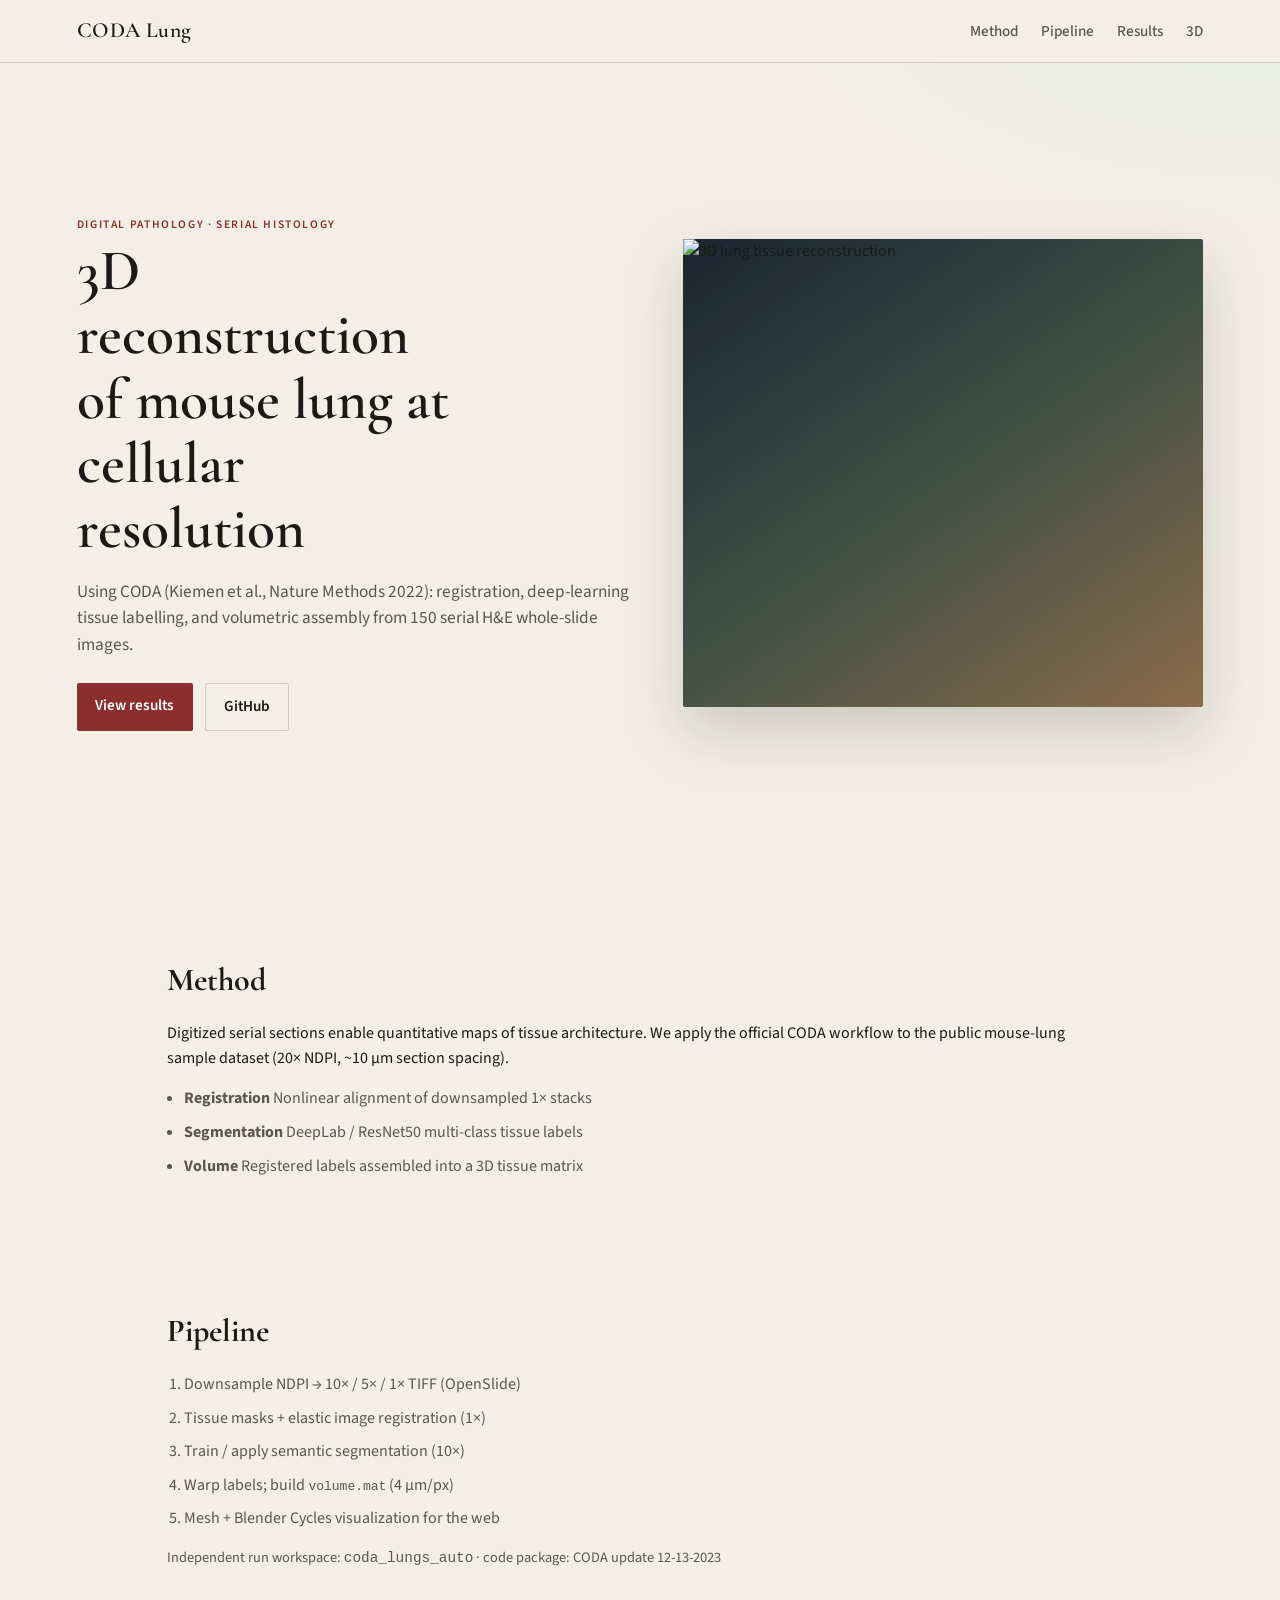
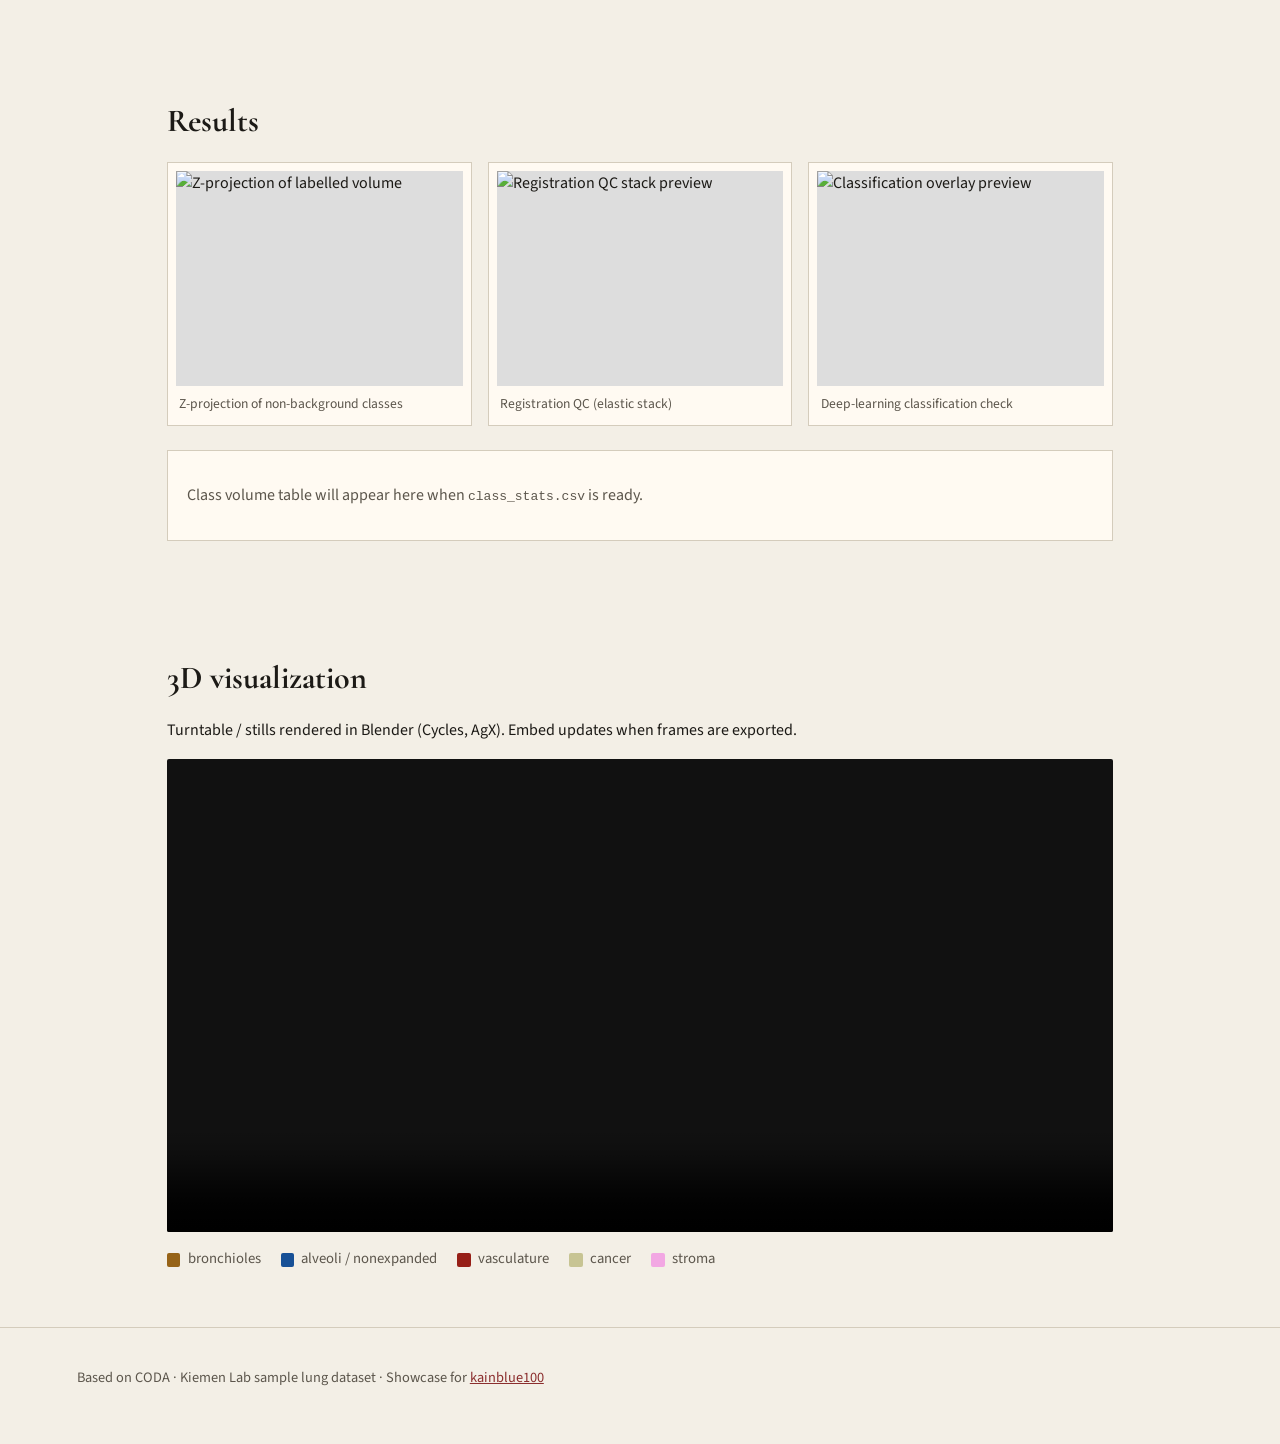
==== index.html @ d12416c7 "Initial CODA mouse lung 3D showcase site and pipeline scripts" ====
<!DOCTYPE html>
<html lang="en">
<head>
  <meta charset="utf-8" />
  <meta name="viewport" content="width=device-width, initial-scale=1" />
  <title>CODA Mouse Lung — 3D Digital Pathology</title>
  <link rel="preconnect" href="https://fonts.googleapis.com" />
  <link rel="preconnect" href="https://fonts.gstatic.com" crossorigin />
  <link href="https://fonts.googleapis.com/css2?family=Cormorant+Garamond:wght@500;600&family=Source+Sans+3:wght@400;500;600&display=swap" rel="stylesheet" />
  <link rel="stylesheet" href="styles.css" />
</head>
<body>
  <header class="site-header">
    <a class="brand" href="#top">CODA Lung</a>
    <nav>
      <a href="#method">Method</a>
      <a href="#pipeline">Pipeline</a>
      <a href="#results">Results</a>
      <a href="#viewer">3D</a>
    </nav>
  </header>

  <main id="top">
    <section class="hero">
      <div class="hero-copy">
        <p class="kicker">Digital pathology · serial histology</p>
        <h1>3D reconstruction of mouse lung at cellular resolution</h1>
        <p class="lede">
          Using CODA (Kiemen et al., Nature Methods 2022): registration, deep-learning tissue labelling,
          and volumetric assembly from 150 serial H&amp;E whole-slide images.
        </p>
        <div class="cta-row">
          <a class="btn primary" href="#results">View results</a>
          <a class="btn ghost" href="https://github.com/kainblue100" target="_blank" rel="noopener">GitHub</a>
        </div>
      </div>
      <div class="hero-visual" aria-label="3D render placeholder">
        <img id="hero-render" src="assets/hero.png" alt="3D lung tissue reconstruction" />
      </div>
    </section>

    <section id="method" class="block">
      <h2>Method</h2>
      <p>
        Digitized serial sections enable quantitative maps of tissue architecture. We apply the official
        CODA workflow to the public mouse-lung sample dataset (20× NDPI, ~10&nbsp;µm section spacing).
      </p>
      <ul class="pillars">
        <li><strong>Registration</strong> Nonlinear alignment of downsampled 1× stacks</li>
        <li><strong>Segmentation</strong> DeepLab / ResNet50 multi-class tissue labels</li>
        <li><strong>Volume</strong> Registered labels assembled into a 3D tissue matrix</li>
      </ul>
    </section>

    <section id="pipeline" class="block">
      <h2>Pipeline</h2>
      <ol class="steps">
        <li>Downsample NDPI → 10× / 5× / 1× TIFF (OpenSlide)</li>
        <li>Tissue masks + elastic image registration (1×)</li>
        <li>Train / apply semantic segmentation (10×)</li>
        <li>Warp labels; build <code>volume.mat</code> (4&nbsp;µm/px)</li>
        <li>Mesh + Blender Cycles visualization for the web</li>
      </ol>
      <p class="note">Independent run workspace: <code>coda_lungs_auto</code> · code package: CODA update 12-13-2023</p>
    </section>

    <section id="results" class="block">
      <h2>Results</h2>
      <div class="gallery">
        <figure>
          <img src="assets/z-projection.jpg" alt="Z-projection of labelled volume" />
          <figcaption>Z-projection of non-background classes</figcaption>
        </figure>
        <figure>
          <img src="assets/check_registration.jpg" alt="Registration QC stack preview" />
          <figcaption>Registration QC (elastic stack)</figcaption>
        </figure>
        <figure>
          <img src="assets/classification_check.jpg" alt="Classification overlay preview" />
          <figcaption>Deep-learning classification check</figcaption>
        </figure>
      </div>
      <div id="stats" class="stats">
        <p class="muted">Class volume table will appear here when <code>class_stats.csv</code> is ready.</p>
      </div>
    </section>

    <section id="viewer" class="block">
      <h2>3D visualization</h2>
      <p>Turntable / stills rendered in Blender (Cycles, AgX). Embed updates when frames are exported.</p>
      <div class="viewer-frame">
        <video id="turntable" controls playsinline loop muted poster="assets/hero.png">
          <source src="assets/turntable.mp4" type="video/mp4" />
        </video>
      </div>
      <ul class="legend" id="legend">
        <li><span style="background:#966317"></span> bronchioles</li>
        <li><span style="background:#175096"></span> alveoli / nonexpanded</li>
        <li><span style="background:#961f17"></span> vasculature</li>
        <li><span style="background:#c7c493"></span> cancer</li>
        <li><span style="background:#f2a7e3"></span> stroma</li>
      </ul>
    </section>
  </main>

  <footer>
    <p>Based on CODA · Kiemen Lab sample lung dataset · Showcase for <a href="https://github.com/kainblue100">kainblue100</a></p>
  </footer>
  <script src="app.js"></script>
</body>
</html>
---- styles.css ----
:root {
  --bg: #f3efe6;
  --ink: #1c1a16;
  --muted: #5c564c;
  --line: #d4ccbc;
  --accent: #8b2e2e;
  --panel: #fffaf2;
  --hero-grad: linear-gradient(145deg, #1a2430 0%, #3d4f45 48%, #8b6b4a 100%);
  --serif: "Cormorant Garamond", Georgia, serif;
  --sans: "Source Sans 3", "Segoe UI", sans-serif;
}

* { box-sizing: border-box; }
html { scroll-behavior: smooth; }
body {
  margin: 0;
  color: var(--ink);
  background:
    radial-gradient(1200px 500px at 10% -10%, #fff8e8 0%, transparent 60%),
    radial-gradient(900px 400px at 100% 0%, #e8efe8 0%, transparent 55%),
    var(--bg);
  font-family: var(--sans);
  line-height: 1.55;
}

.site-header {
  position: sticky; top: 0; z-index: 20;
  display: flex; justify-content: space-between; align-items: center;
  padding: 0.9rem 6vw;
  background: rgba(243, 239, 230, 0.92);
  backdrop-filter: blur(8px);
  border-bottom: 1px solid var(--line);
}
.brand {
  font-family: var(--serif);
  font-size: 1.35rem;
  font-weight: 600;
  color: var(--ink);
  text-decoration: none;
  letter-spacing: 0.02em;
}
nav a {
  margin-left: 1.25rem;
  color: var(--muted);
  text-decoration: none;
  font-weight: 500;
  font-size: 0.95rem;
}
nav a:hover { color: var(--accent); }

.hero {
  min-height: calc(100vh - 64px);
  display: grid;
  grid-template-columns: 1.05fr 0.95fr;
  gap: 2rem;
  align-items: center;
  padding: 3rem 6vw 4rem;
}
.hero-copy h1 {
  font-family: var(--serif);
  font-weight: 600;
  font-size: clamp(2.2rem, 4.5vw, 3.6rem);
  line-height: 1.12;
  margin: 0.35rem 0 1rem;
  max-width: 14ch;
}
.kicker {
  text-transform: uppercase;
  letter-spacing: 0.14em;
  font-size: 0.72rem;
  color: var(--accent);
  font-weight: 600;
  margin: 0;
}
.lede { max-width: 38rem; color: var(--muted); font-size: 1.08rem; }
.cta-row { display: flex; gap: 0.75rem; margin-top: 1.5rem; flex-wrap: wrap; }
.btn {
  display: inline-block;
  padding: 0.7rem 1.15rem;
  border-radius: 2px;
  text-decoration: none;
  font-weight: 600;
  font-size: 0.95rem;
}
.btn.primary { background: var(--accent); color: #fff; }
.btn.ghost { border: 1px solid var(--line); color: var(--ink); background: transparent; }

.hero-visual {
  min-height: 52vh;
  background: var(--hero-grad);
  border-radius: 2px;
  overflow: hidden;
  box-shadow: 0 24px 60px rgba(28, 26, 22, 0.18);
  display: grid; place-items: center;
}
.hero-visual img {
  width: 100%; height: 100%; object-fit: cover;
  display: block;
  animation: drift 18s ease-in-out infinite alternate;
}
@keyframes drift {
  from { transform: scale(1.02) translateY(0); }
  to { transform: scale(1.08) translateY(-1.5%); }
}

.block { padding: 3.5rem 6vw; max-width: 1100px; margin: 0 auto; }
.block h2 {
  font-family: var(--serif);
  font-size: 2rem;
  margin: 0 0 1rem;
}
.pillars, .steps { padding-left: 1.1rem; color: var(--muted); }
.pillars li, .steps li { margin: 0.55rem 0; }
.note { font-size: 0.9rem; color: var(--muted); }

.gallery {
  display: grid;
  grid-template-columns: repeat(3, 1fr);
  gap: 1rem;
}
figure {
  margin: 0;
  background: var(--panel);
  border: 1px solid var(--line);
  padding: 0.5rem;
}
figure img {
  width: 100%;
  aspect-ratio: 4/3;
  object-fit: cover;
  background: #ddd;
  display: block;
}
figcaption { font-size: 0.85rem; color: var(--muted); padding: 0.45rem 0.2rem 0.2rem; }

.stats {
  margin-top: 1.5rem;
  background: var(--panel);
  border: 1px solid var(--line);
  padding: 1rem 1.2rem;
}
.muted { color: var(--muted); }
.viewer-frame {
  background: #111;
  border-radius: 2px;
  overflow: hidden;
}
.viewer-frame video { width: 100%; display: block; max-height: 70vh; }
.legend {
  list-style: none; padding: 0; display: flex; flex-wrap: wrap; gap: 0.85rem 1.25rem;
  margin: 1rem 0 0;
}
.legend li { display: flex; align-items: center; gap: 0.45rem; color: var(--muted); font-size: 0.92rem; }
.legend span { width: 0.85rem; height: 0.85rem; display: inline-block; border-radius: 2px; }

footer {
  border-top: 1px solid var(--line);
  padding: 1.5rem 6vw 2.5rem;
  color: var(--muted);
  font-size: 0.9rem;
}
footer a { color: var(--accent); }

@media (max-width: 900px) {
  .hero { grid-template-columns: 1fr; min-height: auto; }
  .hero-copy h1 { max-width: none; }
  .gallery { grid-template-columns: 1fr; }
  nav a { margin-left: 0.7rem; font-size: 0.85rem; }
}
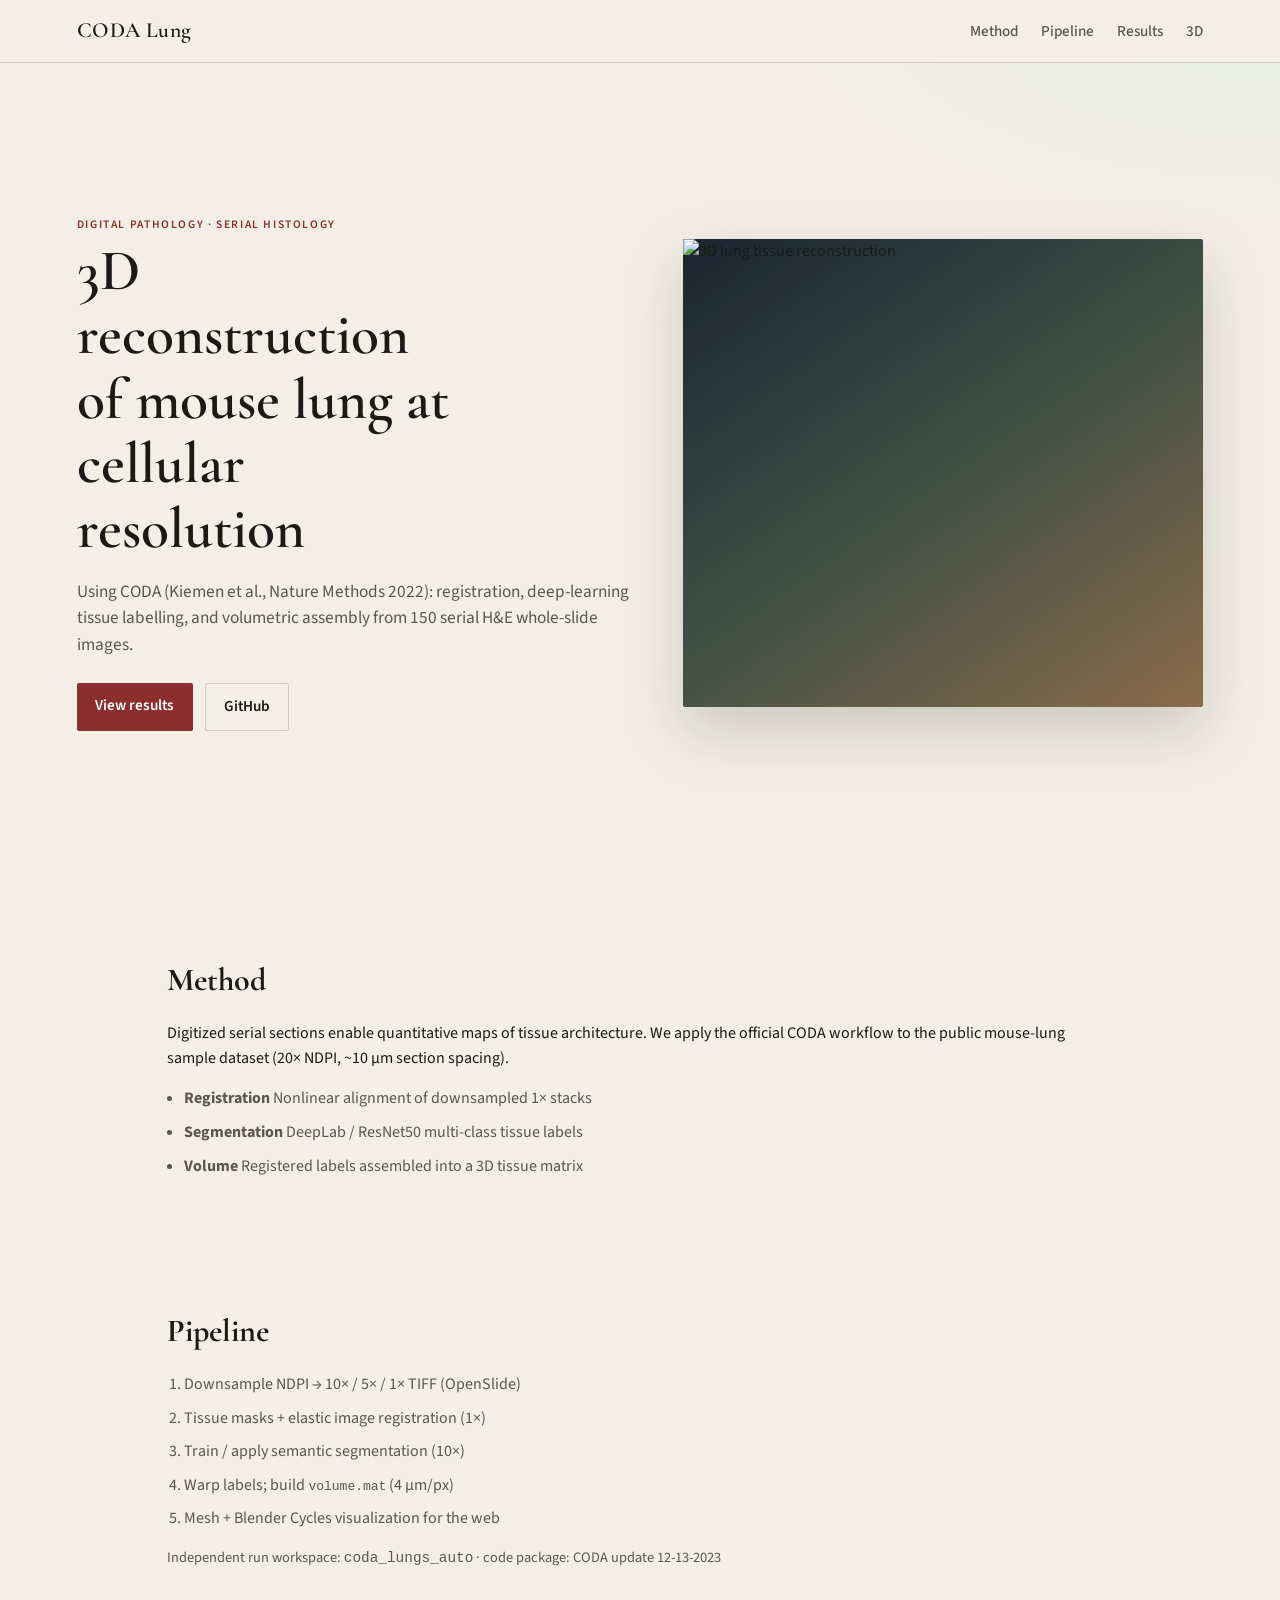
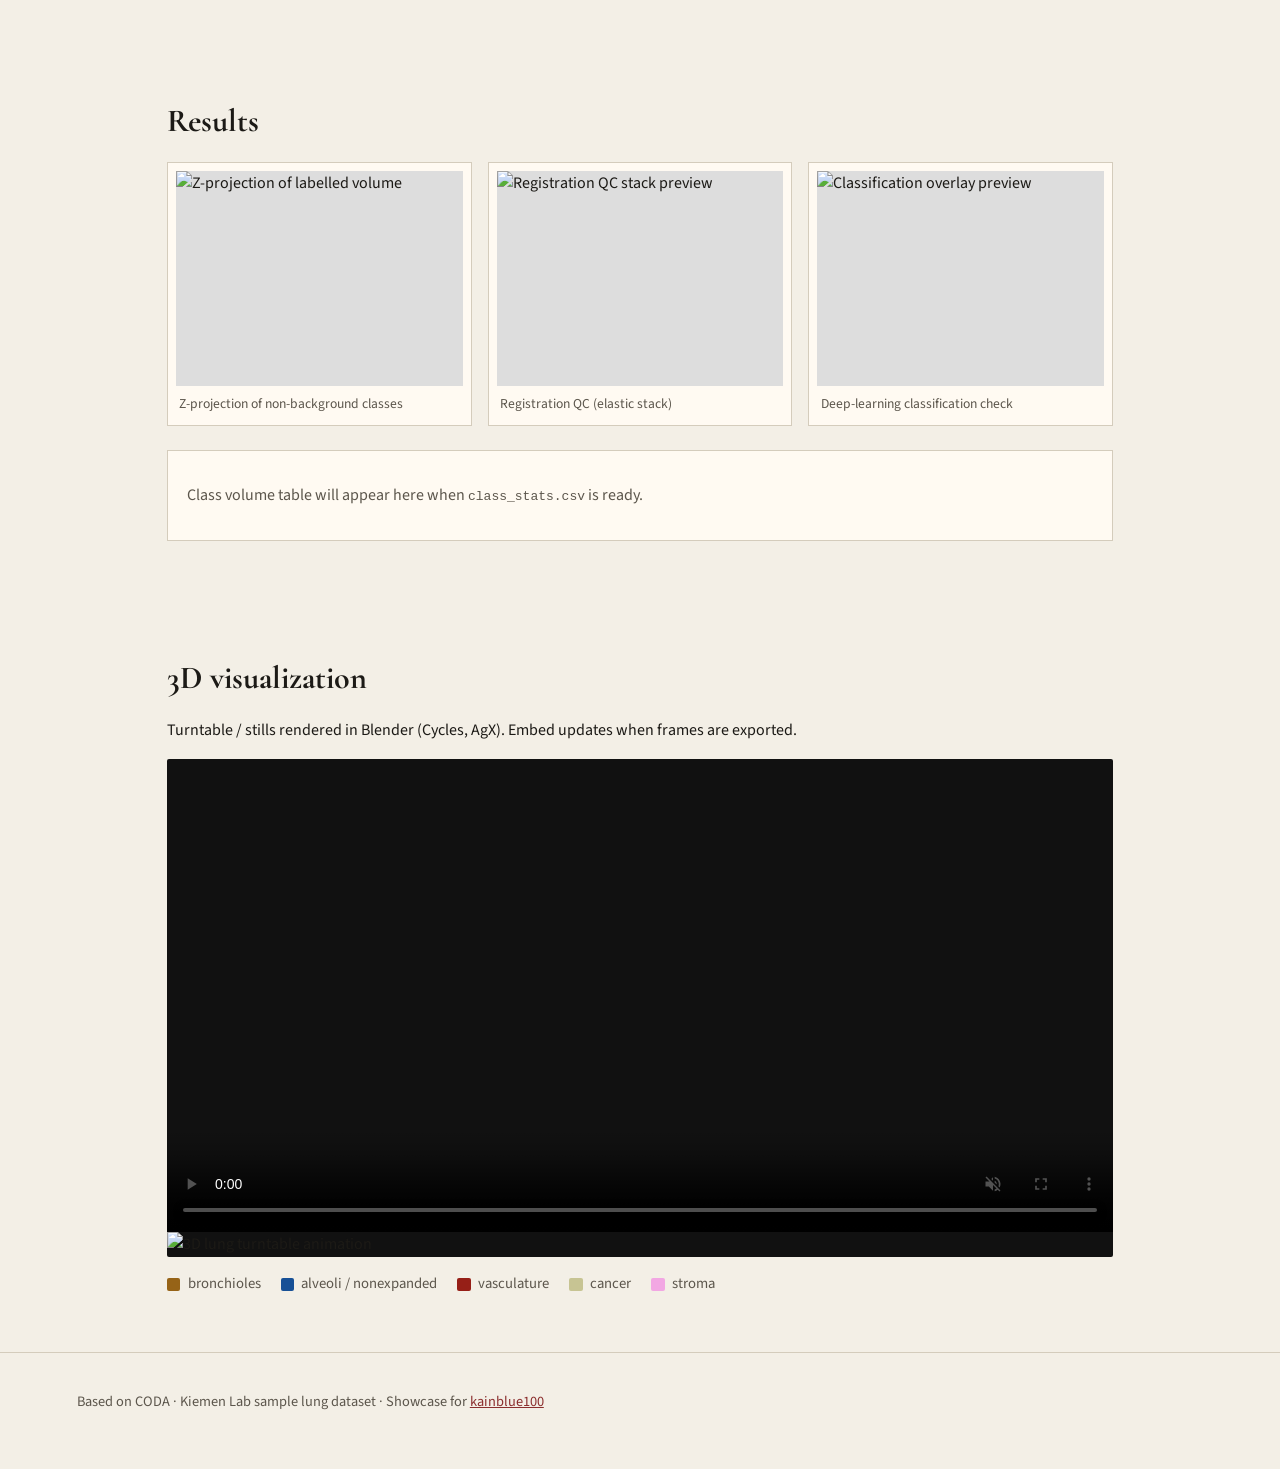
==== commit 572bcae6: "Update index.html via API" ====
--- a/index.html
+++ b/index.html
@@ -1,111 +1,124 @@
-<!DOCTYPE html>
-<html lang="en">
-<head>
-  <meta charset="utf-8" />
-  <meta name="viewport" content="width=device-width, initial-scale=1" />
-  <title>CODA Mouse Lung — 3D Digital Pathology</title>
-  <link rel="preconnect" href="https://fonts.googleapis.com" />
-  <link rel="preconnect" href="https://fonts.gstatic.com" crossorigin />
-  <link href="https://fonts.googleapis.com/css2?family=Cormorant+Garamond:wght@500;600&family=Source+Sans+3:wght@400;500;600&display=swap" rel="stylesheet" />
-  <link rel="stylesheet" href="styles.css" />
-</head>
-<body>
-  <header class="site-header">
-    <a class="brand" href="#top">CODA Lung</a>
-    <nav>
-      <a href="#method">Method</a>
-      <a href="#pipeline">Pipeline</a>
-      <a href="#results">Results</a>
-      <a href="#viewer">3D</a>
-    </nav>
-  </header>
-
-  <main id="top">
-    <section class="hero">
-      <div class="hero-copy">
-        <p class="kicker">Digital pathology · serial histology</p>
-        <h1>3D reconstruction of mouse lung at cellular resolution</h1>
-        <p class="lede">
-          Using CODA (Kiemen et al., Nature Methods 2022): registration, deep-learning tissue labelling,
-          and volumetric assembly from 150 serial H&amp;E whole-slide images.
-        </p>
-        <div class="cta-row">
-          <a class="btn primary" href="#results">View results</a>
-          <a class="btn ghost" href="https://github.com/kainblue100" target="_blank" rel="noopener">GitHub</a>
-        </div>
-      </div>
-      <div class="hero-visual" aria-label="3D render placeholder">
-        <img id="hero-render" src="assets/hero.png" alt="3D lung tissue reconstruction" />
-      </div>
-    </section>
-
-    <section id="method" class="block">
-      <h2>Method</h2>
-      <p>
-        Digitized serial sections enable quantitative maps of tissue architecture. We apply the official
-        CODA workflow to the public mouse-lung sample dataset (20× NDPI, ~10&nbsp;µm section spacing).
-      </p>
-      <ul class="pillars">
-        <li><strong>Registration</strong> Nonlinear alignment of downsampled 1× stacks</li>
-        <li><strong>Segmentation</strong> DeepLab / ResNet50 multi-class tissue labels</li>
-        <li><strong>Volume</strong> Registered labels assembled into a 3D tissue matrix</li>
-      </ul>
-    </section>
-
-    <section id="pipeline" class="block">
-      <h2>Pipeline</h2>
-      <ol class="steps">
-        <li>Downsample NDPI → 10× / 5× / 1× TIFF (OpenSlide)</li>
-        <li>Tissue masks + elastic image registration (1×)</li>
-        <li>Train / apply semantic segmentation (10×)</li>
-        <li>Warp labels; build <code>volume.mat</code> (4&nbsp;µm/px)</li>
-        <li>Mesh + Blender Cycles visualization for the web</li>
-      </ol>
-      <p class="note">Independent run workspace: <code>coda_lungs_auto</code> · code package: CODA update 12-13-2023</p>
-    </section>
-
-    <section id="results" class="block">
-      <h2>Results</h2>
-      <div class="gallery">
-        <figure>
-          <img src="assets/z-projection.jpg" alt="Z-projection of labelled volume" />
-          <figcaption>Z-projection of non-background classes</figcaption>
-        </figure>
-        <figure>
-          <img src="assets/check_registration.jpg" alt="Registration QC stack preview" />
-          <figcaption>Registration QC (elastic stack)</figcaption>
-        </figure>
-        <figure>
-          <img src="assets/classification_check.jpg" alt="Classification overlay preview" />
-          <figcaption>Deep-learning classification check</figcaption>
-        </figure>
-      </div>
-      <div id="stats" class="stats">
-        <p class="muted">Class volume table will appear here when <code>class_stats.csv</code> is ready.</p>
-      </div>
-    </section>
-
-    <section id="viewer" class="block">
-      <h2>3D visualization</h2>
-      <p>Turntable / stills rendered in Blender (Cycles, AgX). Embed updates when frames are exported.</p>
-      <div class="viewer-frame">
-        <video id="turntable" controls playsinline loop muted poster="assets/hero.png">
-          <source src="assets/turntable.mp4" type="video/mp4" />
-        </video>
-      </div>
-      <ul class="legend" id="legend">
-        <li><span style="background:#966317"></span> bronchioles</li>
-        <li><span style="background:#175096"></span> alveoli / nonexpanded</li>
-        <li><span style="background:#961f17"></span> vasculature</li>
-        <li><span style="background:#c7c493"></span> cancer</li>
-        <li><span style="background:#f2a7e3"></span> stroma</li>
-      </ul>
-    </section>
-  </main>
-
-  <footer>
-    <p>Based on CODA · Kiemen Lab sample lung dataset · Showcase for <a href="https://github.com/kainblue100">kainblue100</a></p>
-  </footer>
-  <script src="app.js"></script>
-</body>
-</html>
+<!DOCTYPE html>
+<html lang="en">
+<head>
+  <meta charset="utf-8" />
+  <meta name="viewport" content="width=device-width, initial-scale=1" />
+  <title>CODA Mouse Lung — 3D Digital Pathology</title>
+  <link rel="preconnect" href="https://fonts.googleapis.com" />
+  <link rel="preconnect" href="https://fonts.gstatic.com" crossorigin />
+  <link href="https://fonts.googleapis.com/css2?family=Cormorant+Garamond:wght@500;600&family=Source+Sans+3:wght@400;500;600&display=swap" rel="stylesheet" />
+  <link rel="stylesheet" href="styles.css" />
+</head>
+<body>
+  <header class="site-header">
+    <a class="brand" href="#top">CODA Lung</a>
+    <nav>
+      <a href="#method">Method</a>
+      <a href="#pipeline">Pipeline</a>
+      <a href="#results">Results</a>
+      <a href="#viewer">3D</a>
+    </nav>
+  </header>
+
+  <main id="top">
+    <section class="hero">
+      <div class="hero-copy">
+        <p class="kicker">Digital pathology · serial histology</p>
+        <h1>3D reconstruction of mouse lung at cellular resolution</h1>
+        <p class="lede">
+          Using CODA (Kiemen et al., Nature Methods 2022): registration, deep-learning tissue labelling,
+          and volumetric assembly from 150 serial H&amp;E whole-slide images.
+        </p>
+        <div class="cta-row">
+          <a class="btn primary" href="#results">View results</a>
+          <a class="btn ghost" href="https://github.com/kainblue100" target="_blank" rel="noopener">GitHub</a>
+        </div>
+      </div>
+      <div class="hero-visual" aria-label="3D render placeholder">
+        <img id="hero-render" src="assets/hero.png" alt="3D lung tissue reconstruction" />
+      </div>
+    </section>
+
+    <section id="method" class="block">
+      <h2>Method</h2>
+      <p>
+        Digitized serial sections enable quantitative maps of tissue architecture. We apply the official
+        CODA workflow to the public mouse-lung sample dataset (20× NDPI, ~10&nbsp;µm section spacing).
+      </p>
+      <ul class="pillars">
+        <li><strong>Registration</strong> Nonlinear alignment of downsampled 1× stacks</li>
+        <li><strong>Segmentation</strong> DeepLab / ResNet50 multi-class tissue labels</li>
+        <li><strong>Volume</strong> Registered labels assembled into a 3D tissue matrix</li>
+      </ul>
+    </section>
+
+    <section id="pipeline" class="block">
+      <h2>Pipeline</h2>
+      <ol class="steps">
+        <li>Downsample NDPI → 10× / 5× / 1× TIFF (OpenSlide)</li>
+        <li>Tissue masks + elastic image registration (1×)</li>
+        <li>Train / apply semantic segmentation (10×)</li>
+        <li>Warp labels; build <code>volume.mat</code> (4&nbsp;µm/px)</li>
+        <li>Mesh + Blender Cycles visualization for the web</li>
+      </ol>
+      <p class="note">Independent run workspace: <code>coda_lungs_auto</code> · code package: CODA update 12-13-2023</p>
+    </section>
+
+    <section id="results" class="block">
+      <h2>Results</h2>
+      <div class="gallery">
+        <figure>
+          <img src="assets/z-projection.jpg" alt="Z-projection of labelled volume" />
+          <figcaption>Z-projection of non-background classes</figcaption>
+        </figure>
+        <figure>
+          <img src="assets/check_registration.jpg" alt="Registration QC stack preview" />
+          <figcaption>Registration QC (elastic stack)</figcaption>
+        </figure>
+        <figure>
+          <img src="assets/classification_check.jpg" alt="Classification overlay preview" />
+          <figcaption>Deep-learning classification check</figcaption>
+        </figure>
+      </div>
+      <div id="stats" class="stats">
+        <p class="muted">Class volume table will appear here when <code>class_stats.csv</code> is ready.</p>
+      </div>
+    </section>
+
+    <section id="viewer" class="block">
+      <h2>3D visualization</h2>
+      <p>Turntable / stills rendered in Blender (Cycles, AgX). Embed updates when frames are exported.</p>
+      <div class="viewer-frame">
+        <video id="turntable" controls playsinline loop muted poster="assets/hero.png">
+          <source src="assets/turntable.mp4" type="video/mp4" />
+        </video>
+        <img id="turntable-gif" src="assets/turntable.gif" alt="3D lung turntable animation" hidden />
+      </div>
+      <script>
+        (function () {
+          var v = document.getElementById('turntable');
+          var g = document.getElementById('turntable-gif');
+          if (!v || !g) return;
+          v.addEventListener('error', function () { v.hidden = true; g.hidden = false; });
+          // Prefer GIF when mp4 missing
+          fetch('assets/turntable.mp4', { method: 'HEAD' }).then(function (r) {
+            if (!r.ok) { v.hidden = true; g.hidden = false; }
+          }).catch(function () { v.hidden = true; g.hidden = false; });
+        })();
+      </script>
+      <ul class="legend" id="legend">
+        <li><span style="background:#966317"></span> bronchioles</li>
+        <li><span style="background:#175096"></span> alveoli / nonexpanded</li>
+        <li><span style="background:#961f17"></span> vasculature</li>
+        <li><span style="background:#c7c493"></span> cancer</li>
+        <li><span style="background:#f2a7e3"></span> stroma</li>
+      </ul>
+    </section>
+  </main>
+
+  <footer>
+    <p>Based on CODA · Kiemen Lab sample lung dataset · Showcase for <a href="https://github.com/kainblue100">kainblue100</a></p>
+  </footer>
+  <script src="app.js"></script>
+</body>
+</html>
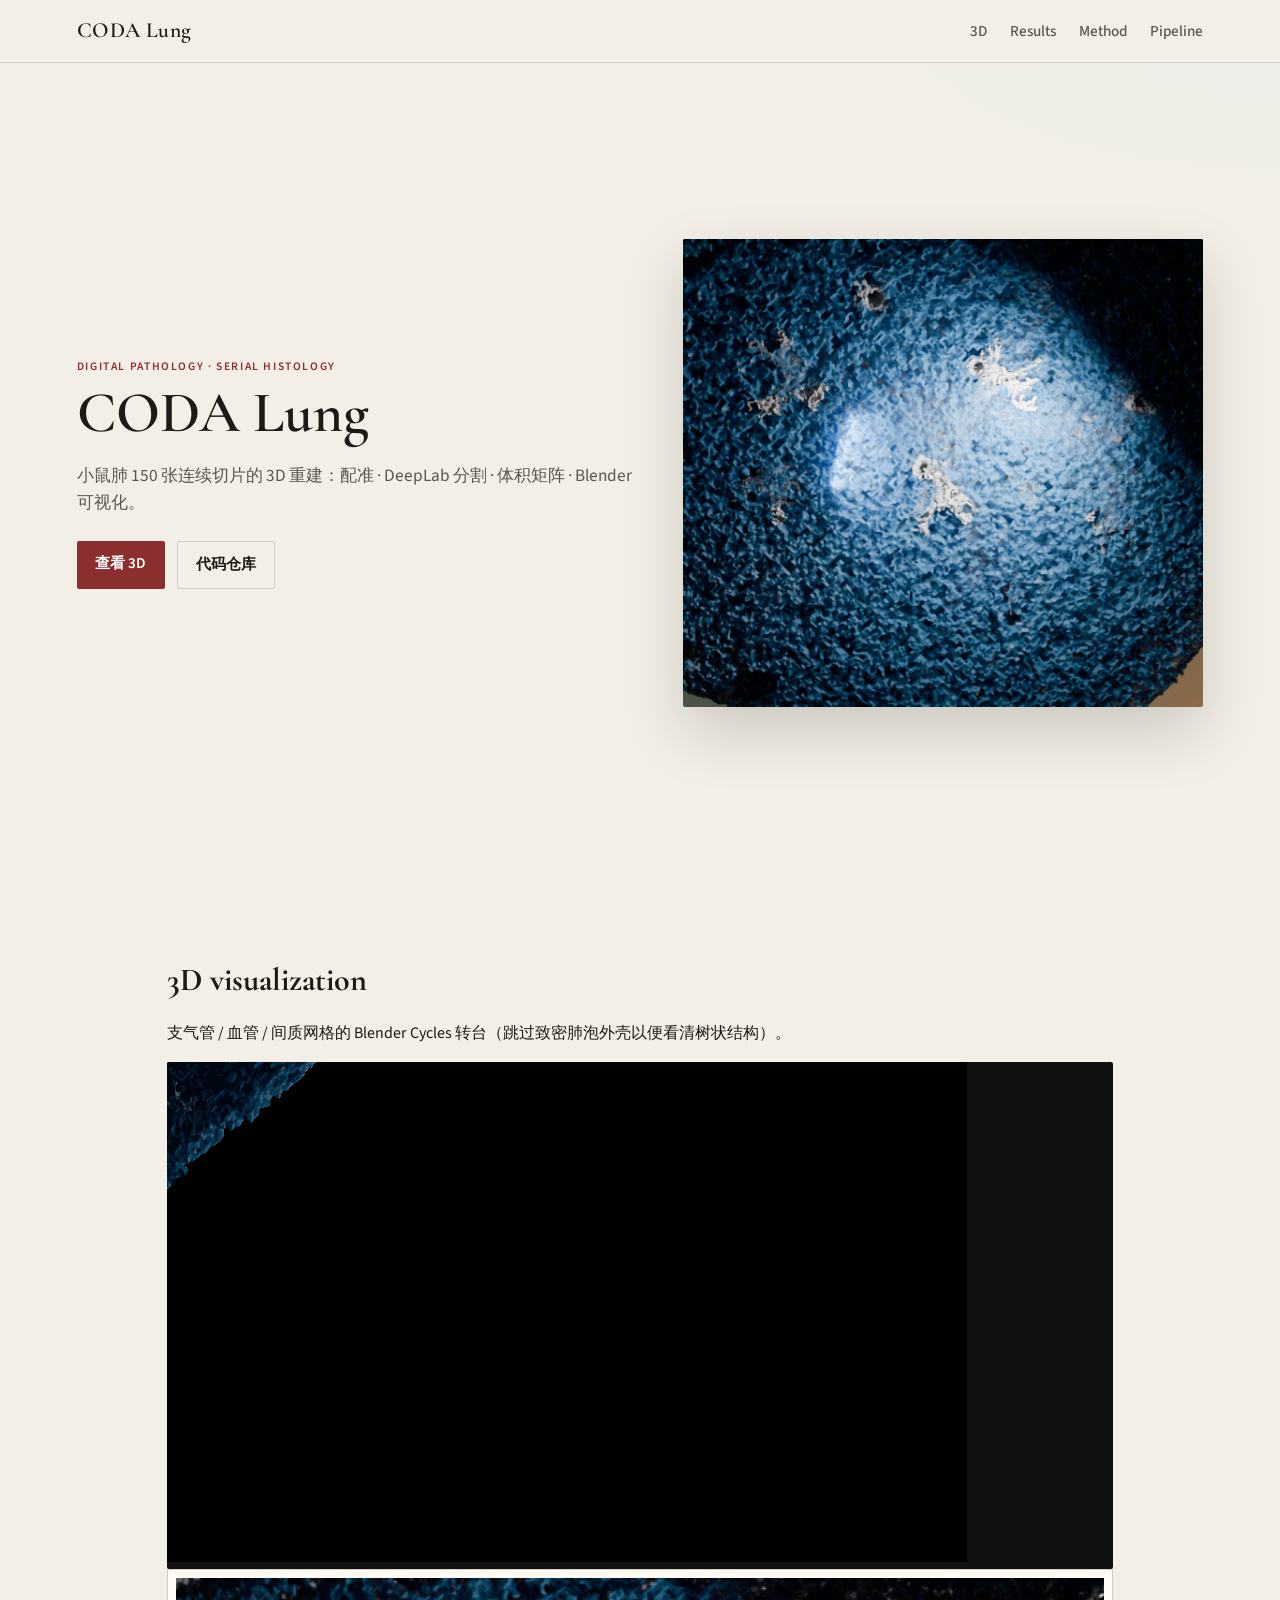
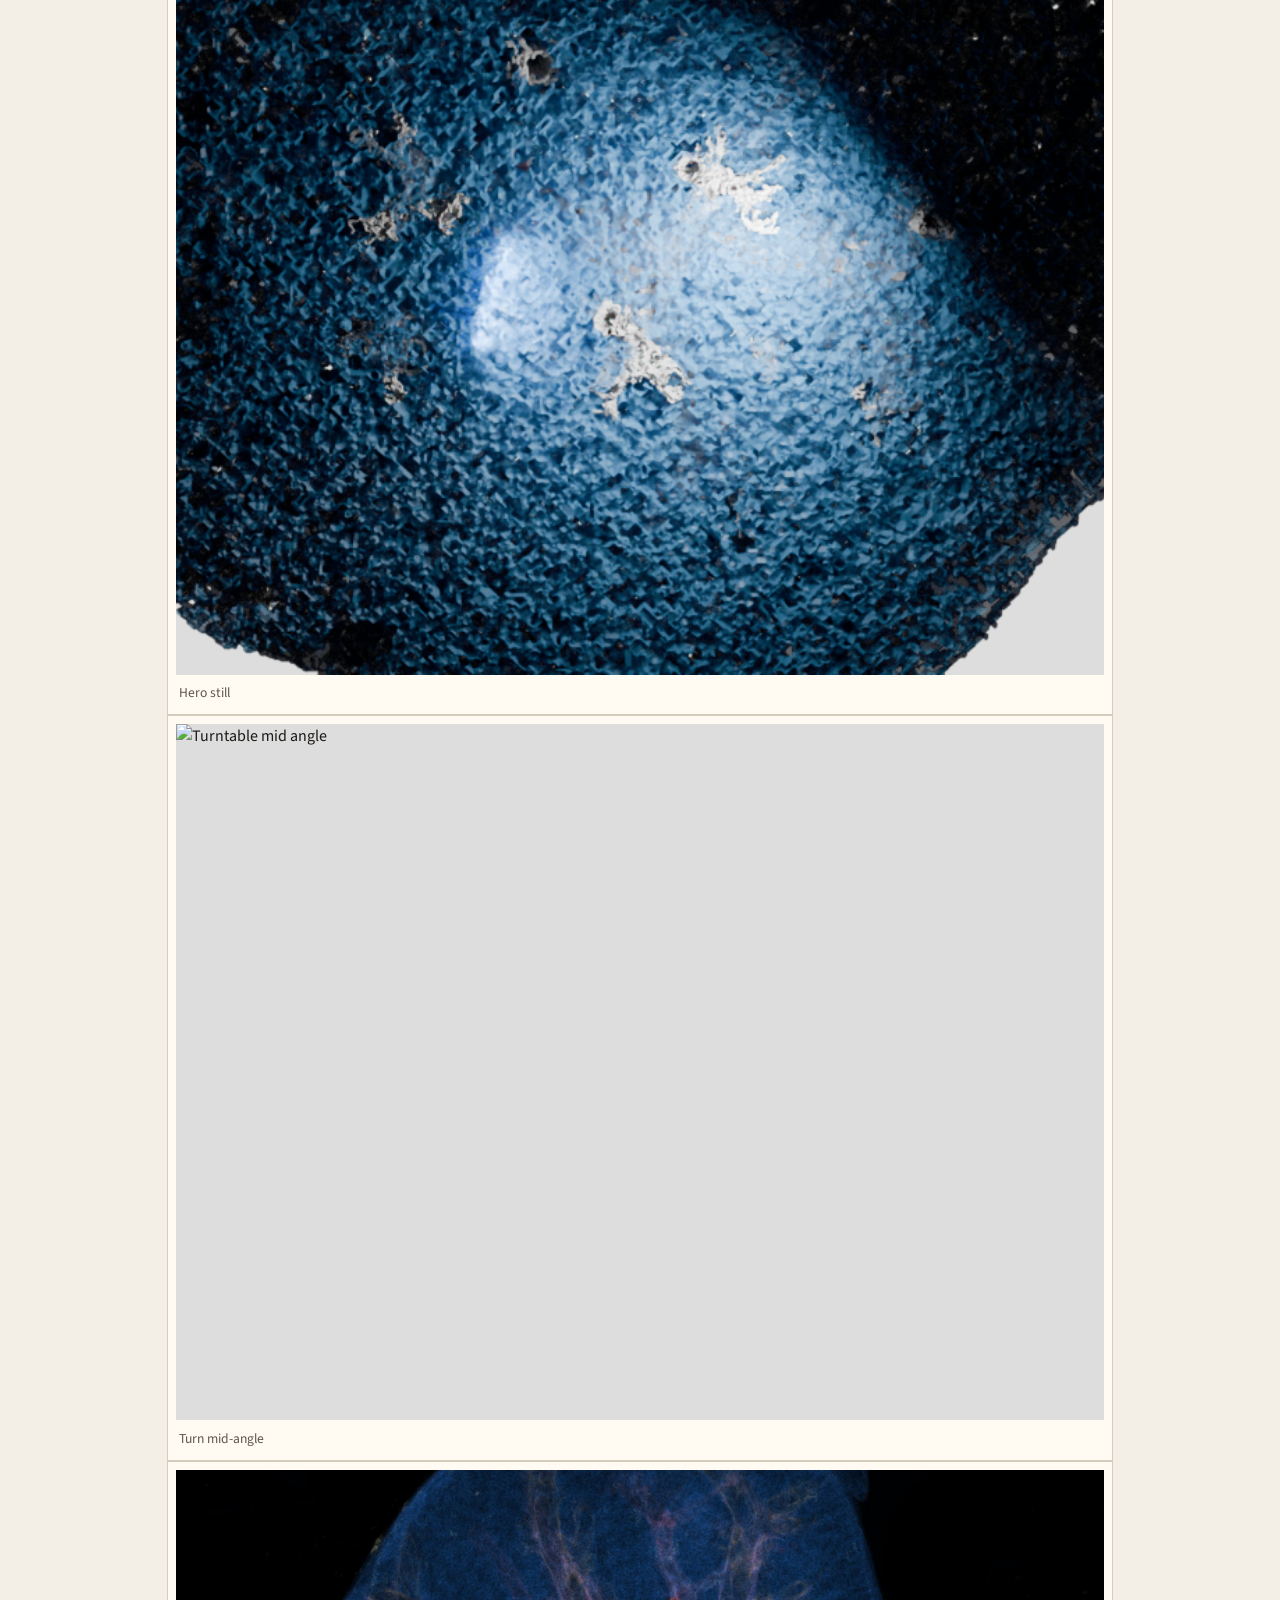
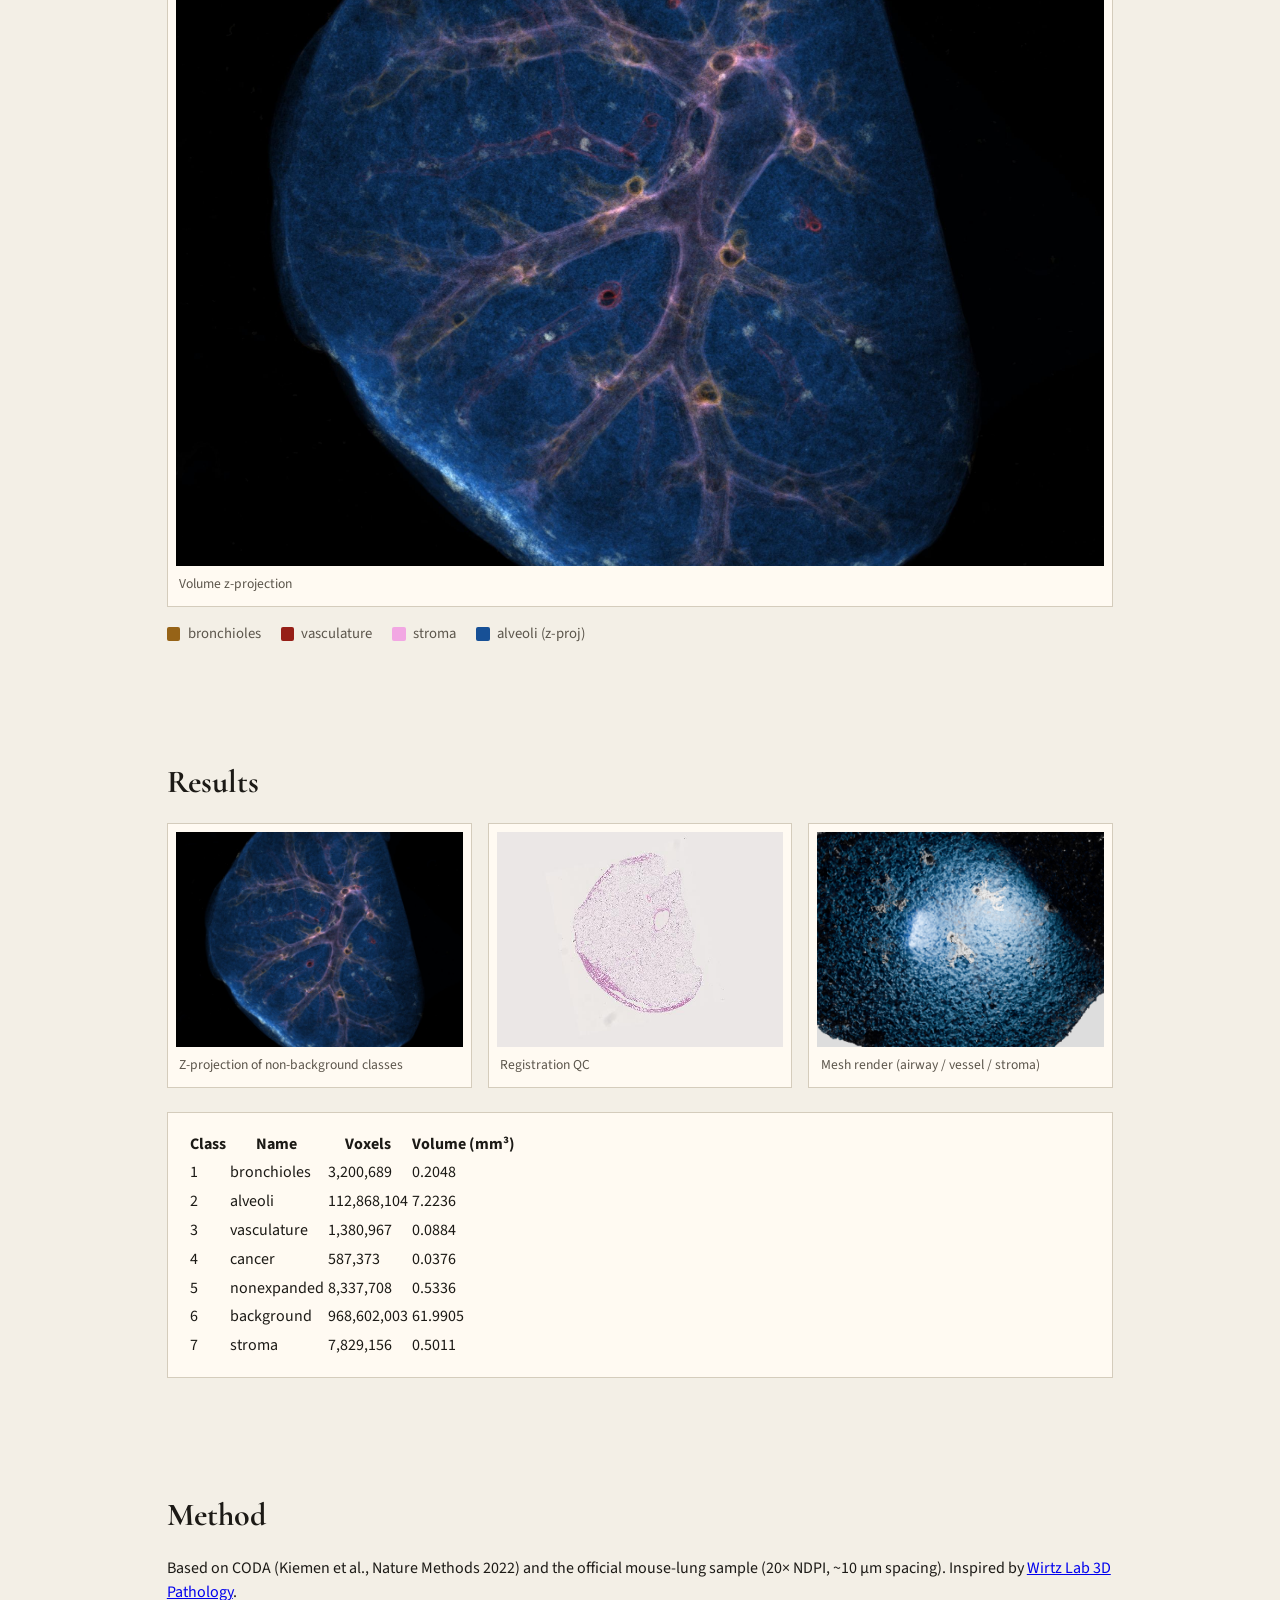
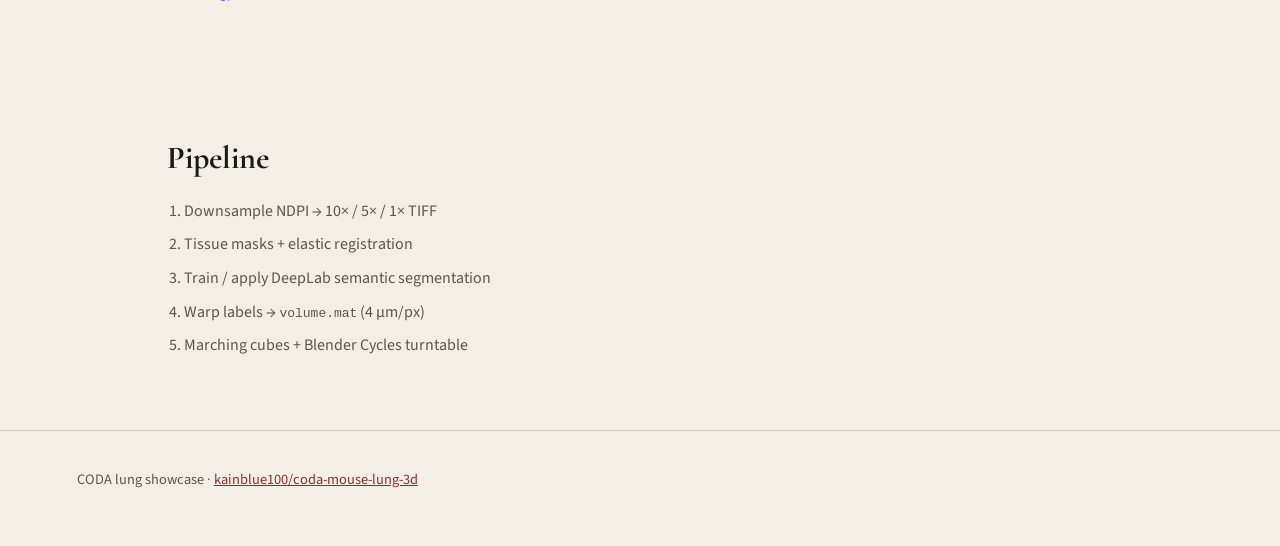
==== commit e820bf9c: "Update index.html — visible 3D turntable v3" ====
--- a/index.html
+++ b/index.html
@@ -1,5 +1,5 @@
 <!DOCTYPE html>
-<html lang="en">
+<html lang="zh-CN">
 <head>
   <meta charset="utf-8" />
   <meta name="viewport" content="width=device-width, initial-scale=1" />
@@ -13,10 +13,10 @@
   <header class="site-header">
     <a class="brand" href="#top">CODA Lung</a>
     <nav>
+      <a href="#viewer">3D</a>
+      <a href="#results">Results</a>
       <a href="#method">Method</a>
       <a href="#pipeline">Pipeline</a>
-      <a href="#results">Results</a>
-      <a href="#viewer">3D</a>
     </nav>
   </header>
 
@@ -24,44 +24,46 @@
     <section class="hero">
       <div class="hero-copy">
         <p class="kicker">Digital pathology · serial histology</p>
-        <h1>3D reconstruction of mouse lung at cellular resolution</h1>
+        <h1>CODA Lung</h1>
         <p class="lede">
-          Using CODA (Kiemen et al., Nature Methods 2022): registration, deep-learning tissue labelling,
-          and volumetric assembly from 150 serial H&amp;E whole-slide images.
+          小鼠肺 150 张连续切片的 3D 重建：配准 · DeepLab 分割 · 体积矩阵 · Blender 可视化。
         </p>
         <div class="cta-row">
-          <a class="btn primary" href="#results">View results</a>
-          <a class="btn ghost" href="https://github.com/kainblue100" target="_blank" rel="noopener">GitHub</a>
+          <a class="btn primary" href="#viewer">查看 3D</a>
+          <a class="btn ghost" href="https://github.com/kainblue100/coda-mouse-lung-3d" target="_blank" rel="noopener">代码仓库</a>
         </div>
       </div>
-      <div class="hero-visual" aria-label="3D render placeholder">
-        <img id="hero-render" src="assets/hero.png" alt="3D lung tissue reconstruction" />
+      <div class="hero-visual">
+        <img id="hero-render" src="assets/hero.png" alt="3D lung reconstruction still" />
       </div>
     </section>
 
-    <section id="method" class="block">
-      <h2>Method</h2>
-      <p>
-        Digitized serial sections enable quantitative maps of tissue architecture. We apply the official
-        CODA workflow to the public mouse-lung sample dataset (20× NDPI, ~10&nbsp;µm section spacing).
-      </p>
-      <ul class="pillars">
-        <li><strong>Registration</strong> Nonlinear alignment of downsampled 1× stacks</li>
-        <li><strong>Segmentation</strong> DeepLab / ResNet50 multi-class tissue labels</li>
-        <li><strong>Volume</strong> Registered labels assembled into a 3D tissue matrix</li>
+    <section id="viewer" class="block">
+      <h2>3D visualization</h2>
+      <p>支气管 / 血管 / 间质网格的 Blender Cycles 转台（跳过致密肺泡外壳以便看清树状结构）。</p>
+      <div class="viewer-frame">
+        <img id="turntable-gif" src="assets/turntable.gif" alt="3D lung turntable animation" />
+      </div>
+      <div class="still-row">
+        <figure>
+          <img src="assets/hero.png" alt="Hero still" />
+          <figcaption>Hero still</figcaption>
+        </figure>
+        <figure>
+          <img src="assets/turn_0012.png" alt="Turntable mid angle" />
+          <figcaption>Turn mid-angle</figcaption>
+        </figure>
+        <figure>
+          <img src="assets/z-projection.jpg" alt="Z projection" />
+          <figcaption>Volume z-projection</figcaption>
+        </figure>
+      </div>
+      <ul class="legend" id="legend">
+        <li><span style="background:#966317"></span> bronchioles</li>
+        <li><span style="background:#961f17"></span> vasculature</li>
+        <li><span style="background:#f2a7e3"></span> stroma</li>
+        <li><span style="background:#175096"></span> alveoli (z-proj)</li>
       </ul>
-    </section>
-
-    <section id="pipeline" class="block">
-      <h2>Pipeline</h2>
-      <ol class="steps">
-        <li>Downsample NDPI → 10× / 5× / 1× TIFF (OpenSlide)</li>
-        <li>Tissue masks + elastic image registration (1×)</li>
-        <li>Train / apply semantic segmentation (10×)</li>
-        <li>Warp labels; build <code>volume.mat</code> (4&nbsp;µm/px)</li>
-        <li>Mesh + Blender Cycles visualization for the web</li>
-      </ol>
-      <p class="note">Independent run workspace: <code>coda_lungs_auto</code> · code package: CODA update 12-13-2023</p>
     </section>
 
     <section id="results" class="block">
@@ -72,52 +74,42 @@
           <figcaption>Z-projection of non-background classes</figcaption>
         </figure>
         <figure>
-          <img src="assets/check_registration.jpg" alt="Registration QC stack preview" />
-          <figcaption>Registration QC (elastic stack)</figcaption>
+          <img src="assets/check_registration.jpg" alt="Registration QC" />
+          <figcaption>Registration QC</figcaption>
         </figure>
         <figure>
-          <img src="assets/classification_check.jpg" alt="Classification overlay preview" />
-          <figcaption>Deep-learning classification check</figcaption>
+          <img src="assets/hero.png" alt="Mesh render" />
+          <figcaption>Mesh render (airway / vessel / stroma)</figcaption>
         </figure>
       </div>
       <div id="stats" class="stats">
-        <p class="muted">Class volume table will appear here when <code>class_stats.csv</code> is ready.</p>
+        <p class="muted">Loading class volumes…</p>
       </div>
     </section>
 
-    <section id="viewer" class="block">
-      <h2>3D visualization</h2>
-      <p>Turntable / stills rendered in Blender (Cycles, AgX). Embed updates when frames are exported.</p>
-      <div class="viewer-frame">
-        <video id="turntable" controls playsinline loop muted poster="assets/hero.png">
-          <source src="assets/turntable.mp4" type="video/mp4" />
-        </video>
-        <img id="turntable-gif" src="assets/turntable.gif" alt="3D lung turntable animation" hidden />
-      </div>
-      <script>
-        (function () {
-          var v = document.getElementById('turntable');
-          var g = document.getElementById('turntable-gif');
-          if (!v || !g) return;
-          v.addEventListener('error', function () { v.hidden = true; g.hidden = false; });
-          // Prefer GIF when mp4 missing
-          fetch('assets/turntable.mp4', { method: 'HEAD' }).then(function (r) {
-            if (!r.ok) { v.hidden = true; g.hidden = false; }
-          }).catch(function () { v.hidden = true; g.hidden = false; });
-        })();
-      </script>
-      <ul class="legend" id="legend">
-        <li><span style="background:#966317"></span> bronchioles</li>
-        <li><span style="background:#175096"></span> alveoli / nonexpanded</li>
-        <li><span style="background:#961f17"></span> vasculature</li>
-        <li><span style="background:#c7c493"></span> cancer</li>
-        <li><span style="background:#f2a7e3"></span> stroma</li>
-      </ul>
+    <section id="method" class="block">
+      <h2>Method</h2>
+      <p>
+        Based on CODA (Kiemen et al., Nature Methods 2022) and the official mouse-lung sample
+        (20× NDPI, ~10&nbsp;µm spacing). Inspired by
+        <a href="https://wirtzlab.johnshopkins.edu/research/digital-pathology/" target="_blank" rel="noopener">Wirtz Lab 3D Pathology</a>.
+      </p>
+    </section>
+
+    <section id="pipeline" class="block">
+      <h2>Pipeline</h2>
+      <ol class="steps">
+        <li>Downsample NDPI → 10× / 5× / 1× TIFF</li>
+        <li>Tissue masks + elastic registration</li>
+        <li>Train / apply DeepLab semantic segmentation</li>
+        <li>Warp labels → <code>volume.mat</code> (4&nbsp;µm/px)</li>
+        <li>Marching cubes + Blender Cycles turntable</li>
+      </ol>
     </section>
   </main>
 
   <footer>
-    <p>Based on CODA · Kiemen Lab sample lung dataset · Showcase for <a href="https://github.com/kainblue100">kainblue100</a></p>
+    <p>CODA lung showcase · <a href="https://github.com/kainblue100/coda-mouse-lung-3d">kainblue100/coda-mouse-lung-3d</a></p>
   </footer>
   <script src="app.js"></script>
 </body>
--- a/styles.css
+++ b/styles.css
@@ -1,169 +1,169 @@
-:root {
-  --bg: #f3efe6;
-  --ink: #1c1a16;
-  --muted: #5c564c;
-  --line: #d4ccbc;
-  --accent: #8b2e2e;
-  --panel: #fffaf2;
-  --hero-grad: linear-gradient(145deg, #1a2430 0%, #3d4f45 48%, #8b6b4a 100%);
-  --serif: "Cormorant Garamond", Georgia, serif;
-  --sans: "Source Sans 3", "Segoe UI", sans-serif;
-}
-
-* { box-sizing: border-box; }
-html { scroll-behavior: smooth; }
-body {
-  margin: 0;
-  color: var(--ink);
-  background:
-    radial-gradient(1200px 500px at 10% -10%, #fff8e8 0%, transparent 60%),
-    radial-gradient(900px 400px at 100% 0%, #e8efe8 0%, transparent 55%),
-    var(--bg);
-  font-family: var(--sans);
-  line-height: 1.55;
-}
-
-.site-header {
-  position: sticky; top: 0; z-index: 20;
-  display: flex; justify-content: space-between; align-items: center;
-  padding: 0.9rem 6vw;
-  background: rgba(243, 239, 230, 0.92);
-  backdrop-filter: blur(8px);
-  border-bottom: 1px solid var(--line);
-}
-.brand {
-  font-family: var(--serif);
-  font-size: 1.35rem;
-  font-weight: 600;
-  color: var(--ink);
-  text-decoration: none;
-  letter-spacing: 0.02em;
-}
-nav a {
-  margin-left: 1.25rem;
-  color: var(--muted);
-  text-decoration: none;
-  font-weight: 500;
-  font-size: 0.95rem;
-}
-nav a:hover { color: var(--accent); }
-
-.hero {
-  min-height: calc(100vh - 64px);
-  display: grid;
-  grid-template-columns: 1.05fr 0.95fr;
-  gap: 2rem;
-  align-items: center;
-  padding: 3rem 6vw 4rem;
-}
-.hero-copy h1 {
-  font-family: var(--serif);
-  font-weight: 600;
-  font-size: clamp(2.2rem, 4.5vw, 3.6rem);
-  line-height: 1.12;
-  margin: 0.35rem 0 1rem;
-  max-width: 14ch;
-}
-.kicker {
-  text-transform: uppercase;
-  letter-spacing: 0.14em;
-  font-size: 0.72rem;
-  color: var(--accent);
-  font-weight: 600;
-  margin: 0;
-}
-.lede { max-width: 38rem; color: var(--muted); font-size: 1.08rem; }
-.cta-row { display: flex; gap: 0.75rem; margin-top: 1.5rem; flex-wrap: wrap; }
-.btn {
-  display: inline-block;
-  padding: 0.7rem 1.15rem;
-  border-radius: 2px;
-  text-decoration: none;
-  font-weight: 600;
-  font-size: 0.95rem;
-}
-.btn.primary { background: var(--accent); color: #fff; }
-.btn.ghost { border: 1px solid var(--line); color: var(--ink); background: transparent; }
-
-.hero-visual {
-  min-height: 52vh;
-  background: var(--hero-grad);
-  border-radius: 2px;
-  overflow: hidden;
-  box-shadow: 0 24px 60px rgba(28, 26, 22, 0.18);
-  display: grid; place-items: center;
-}
-.hero-visual img {
-  width: 100%; height: 100%; object-fit: cover;
-  display: block;
-  animation: drift 18s ease-in-out infinite alternate;
-}
-@keyframes drift {
-  from { transform: scale(1.02) translateY(0); }
-  to { transform: scale(1.08) translateY(-1.5%); }
-}
-
-.block { padding: 3.5rem 6vw; max-width: 1100px; margin: 0 auto; }
-.block h2 {
-  font-family: var(--serif);
-  font-size: 2rem;
-  margin: 0 0 1rem;
-}
-.pillars, .steps { padding-left: 1.1rem; color: var(--muted); }
-.pillars li, .steps li { margin: 0.55rem 0; }
-.note { font-size: 0.9rem; color: var(--muted); }
-
-.gallery {
-  display: grid;
-  grid-template-columns: repeat(3, 1fr);
-  gap: 1rem;
-}
-figure {
-  margin: 0;
-  background: var(--panel);
-  border: 1px solid var(--line);
-  padding: 0.5rem;
-}
-figure img {
-  width: 100%;
-  aspect-ratio: 4/3;
-  object-fit: cover;
-  background: #ddd;
-  display: block;
-}
-figcaption { font-size: 0.85rem; color: var(--muted); padding: 0.45rem 0.2rem 0.2rem; }
-
-.stats {
-  margin-top: 1.5rem;
-  background: var(--panel);
-  border: 1px solid var(--line);
-  padding: 1rem 1.2rem;
-}
-.muted { color: var(--muted); }
-.viewer-frame {
-  background: #111;
-  border-radius: 2px;
-  overflow: hidden;
-}
-.viewer-frame video { width: 100%; display: block; max-height: 70vh; }
-.legend {
-  list-style: none; padding: 0; display: flex; flex-wrap: wrap; gap: 0.85rem 1.25rem;
-  margin: 1rem 0 0;
-}
-.legend li { display: flex; align-items: center; gap: 0.45rem; color: var(--muted); font-size: 0.92rem; }
-.legend span { width: 0.85rem; height: 0.85rem; display: inline-block; border-radius: 2px; }
-
-footer {
-  border-top: 1px solid var(--line);
-  padding: 1.5rem 6vw 2.5rem;
-  color: var(--muted);
-  font-size: 0.9rem;
-}
-footer a { color: var(--accent); }
-
-@media (max-width: 900px) {
-  .hero { grid-template-columns: 1fr; min-height: auto; }
-  .hero-copy h1 { max-width: none; }
-  .gallery { grid-template-columns: 1fr; }
-  nav a { margin-left: 0.7rem; font-size: 0.85rem; }
-}
+:root {
+  --bg: #f3efe6;
+  --ink: #1c1a16;
+  --muted: #5c564c;
+  --line: #d4ccbc;
+  --accent: #8b2e2e;
+  --panel: #fffaf2;
+  --hero-grad: linear-gradient(145deg, #1a2430 0%, #3d4f45 48%, #8b6b4a 100%);
+  --serif: "Cormorant Garamond", Georgia, serif;
+  --sans: "Source Sans 3", "Segoe UI", sans-serif;
+}
+
+* { box-sizing: border-box; }
+html { scroll-behavior: smooth; }
+body {
+  margin: 0;
+  color: var(--ink);
+  background:
+    radial-gradient(1200px 500px at 10% -10%, #fff8e8 0%, transparent 60%),
+    radial-gradient(900px 400px at 100% 0%, #e8efe8 0%, transparent 55%),
+    var(--bg);
+  font-family: var(--sans);
+  line-height: 1.55;
+}
+
+.site-header {
+  position: sticky; top: 0; z-index: 20;
+  display: flex; justify-content: space-between; align-items: center;
+  padding: 0.9rem 6vw;
+  background: rgba(243, 239, 230, 0.92);
+  backdrop-filter: blur(8px);
+  border-bottom: 1px solid var(--line);
+}
+.brand {
+  font-family: var(--serif);
+  font-size: 1.35rem;
+  font-weight: 600;
+  color: var(--ink);
+  text-decoration: none;
+  letter-spacing: 0.02em;
+}
+nav a {
+  margin-left: 1.25rem;
+  color: var(--muted);
+  text-decoration: none;
+  font-weight: 500;
+  font-size: 0.95rem;
+}
+nav a:hover { color: var(--accent); }
+
+.hero {
+  min-height: calc(100vh - 64px);
+  display: grid;
+  grid-template-columns: 1.05fr 0.95fr;
+  gap: 2rem;
+  align-items: center;
+  padding: 3rem 6vw 4rem;
+}
+.hero-copy h1 {
+  font-family: var(--serif);
+  font-weight: 600;
+  font-size: clamp(2.2rem, 4.5vw, 3.6rem);
+  line-height: 1.12;
+  margin: 0.35rem 0 1rem;
+  max-width: 14ch;
+}
+.kicker {
+  text-transform: uppercase;
+  letter-spacing: 0.14em;
+  font-size: 0.72rem;
+  color: var(--accent);
+  font-weight: 600;
+  margin: 0;
+}
+.lede { max-width: 38rem; color: var(--muted); font-size: 1.08rem; }
+.cta-row { display: flex; gap: 0.75rem; margin-top: 1.5rem; flex-wrap: wrap; }
+.btn {
+  display: inline-block;
+  padding: 0.7rem 1.15rem;
+  border-radius: 2px;
+  text-decoration: none;
+  font-weight: 600;
+  font-size: 0.95rem;
+}
+.btn.primary { background: var(--accent); color: #fff; }
+.btn.ghost { border: 1px solid var(--line); color: var(--ink); background: transparent; }
+
+.hero-visual {
+  min-height: 52vh;
+  background: var(--hero-grad);
+  border-radius: 2px;
+  overflow: hidden;
+  box-shadow: 0 24px 60px rgba(28, 26, 22, 0.18);
+  display: grid; place-items: center;
+}
+.hero-visual img {
+  width: 100%; height: 100%; object-fit: cover;
+  display: block;
+  animation: drift 18s ease-in-out infinite alternate;
+}
+@keyframes drift {
+  from { transform: scale(1.02) translateY(0); }
+  to { transform: scale(1.08) translateY(-1.5%); }
+}
+
+.block { padding: 3.5rem 6vw; max-width: 1100px; margin: 0 auto; }
+.block h2 {
+  font-family: var(--serif);
+  font-size: 2rem;
+  margin: 0 0 1rem;
+}
+.pillars, .steps { padding-left: 1.1rem; color: var(--muted); }
+.pillars li, .steps li { margin: 0.55rem 0; }
+.note { font-size: 0.9rem; color: var(--muted); }
+
+.gallery {
+  display: grid;
+  grid-template-columns: repeat(3, 1fr);
+  gap: 1rem;
+}
+figure {
+  margin: 0;
+  background: var(--panel);
+  border: 1px solid var(--line);
+  padding: 0.5rem;
+}
+figure img {
+  width: 100%;
+  aspect-ratio: 4/3;
+  object-fit: cover;
+  background: #ddd;
+  display: block;
+}
+figcaption { font-size: 0.85rem; color: var(--muted); padding: 0.45rem 0.2rem 0.2rem; }
+
+.stats {
+  margin-top: 1.5rem;
+  background: var(--panel);
+  border: 1px solid var(--line);
+  padding: 1rem 1.2rem;
+}
+.muted { color: var(--muted); }
+.viewer-frame {
+  background: #111;
+  border-radius: 2px;
+  overflow: hidden;
+}
+.viewer-frame video { width: 100%; display: block; max-height: 70vh; }
+.legend {
+  list-style: none; padding: 0; display: flex; flex-wrap: wrap; gap: 0.85rem 1.25rem;
+  margin: 1rem 0 0;
+}
+.legend li { display: flex; align-items: center; gap: 0.45rem; color: var(--muted); font-size: 0.92rem; }
+.legend span { width: 0.85rem; height: 0.85rem; display: inline-block; border-radius: 2px; }
+
+footer {
+  border-top: 1px solid var(--line);
+  padding: 1.5rem 6vw 2.5rem;
+  color: var(--muted);
+  font-size: 0.9rem;
+}
+footer a { color: var(--accent); }
+
+@media (max-width: 900px) {
+  .hero { grid-template-columns: 1fr; min-height: auto; }
+  .hero-copy h1 { max-width: none; }
+  .gallery { grid-template-columns: 1fr; }
+  nav a { margin-left: 0.7rem; font-size: 0.85rem; }
+}
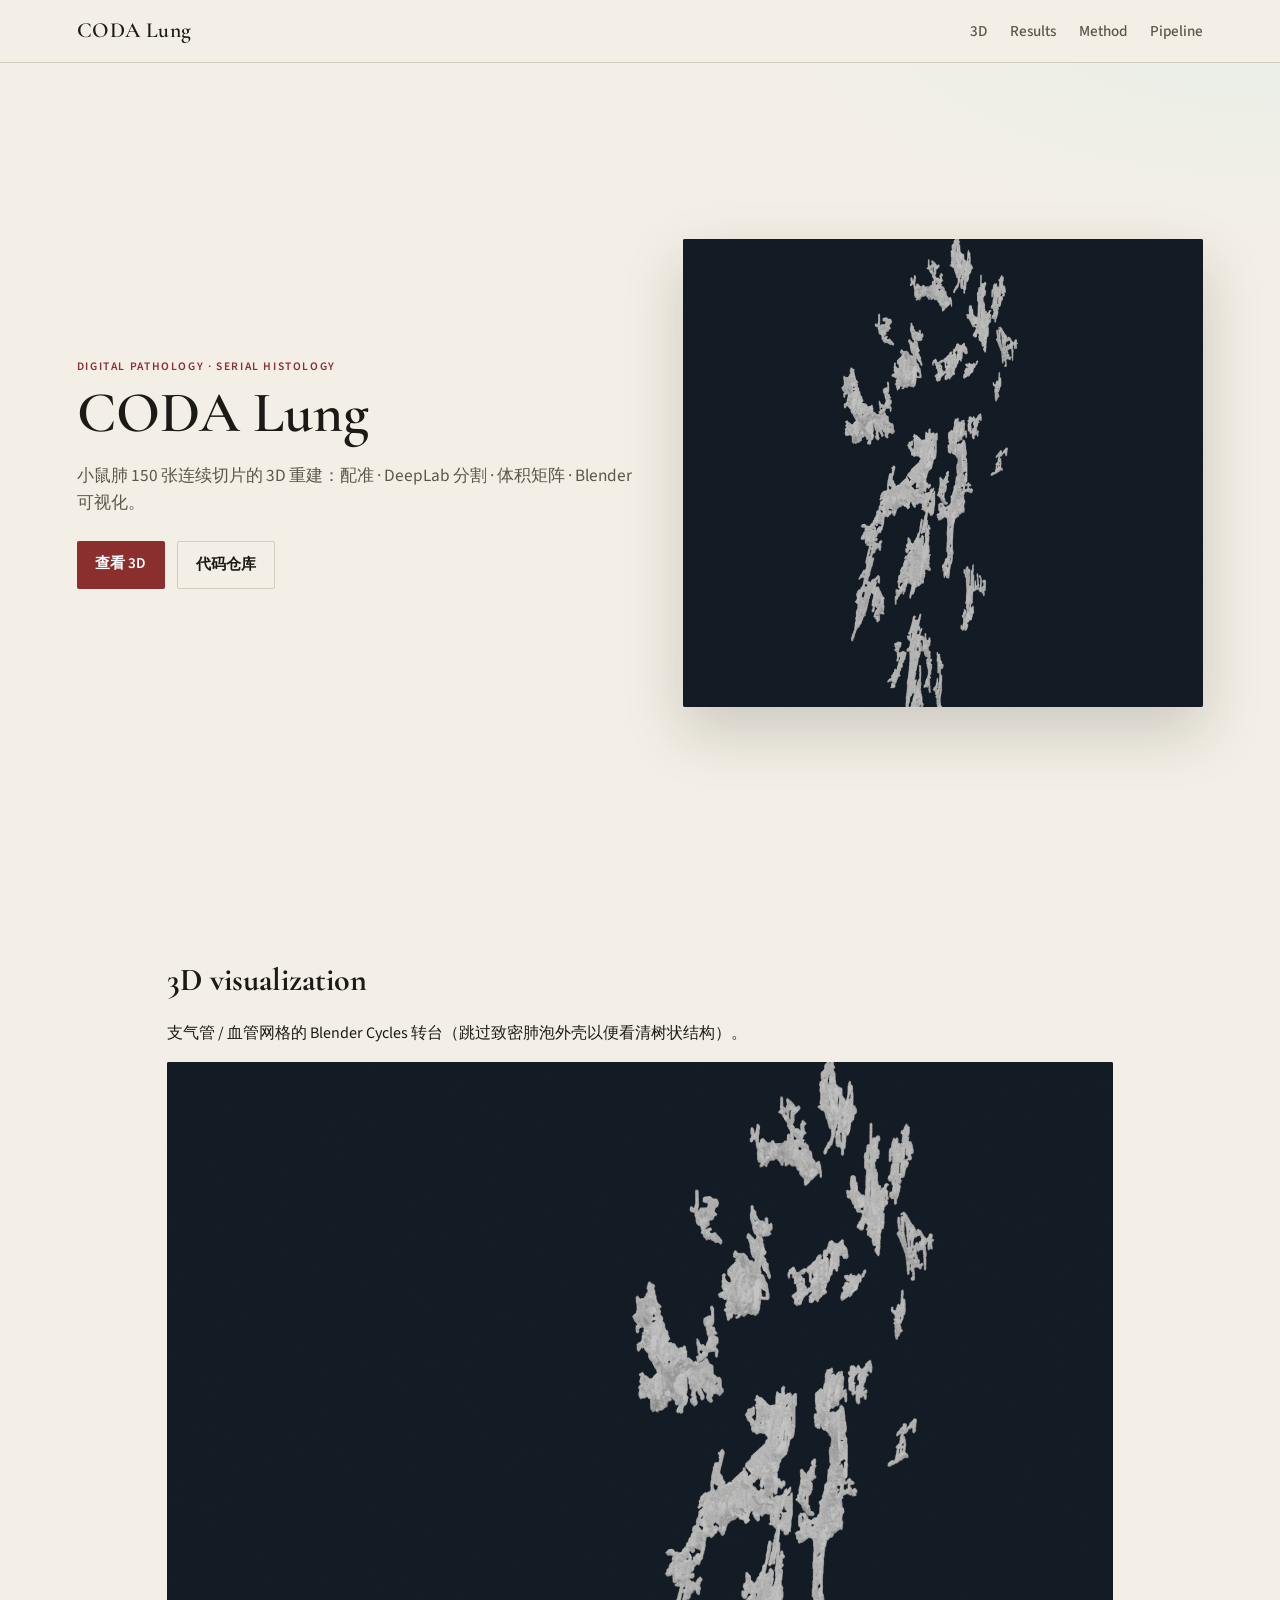
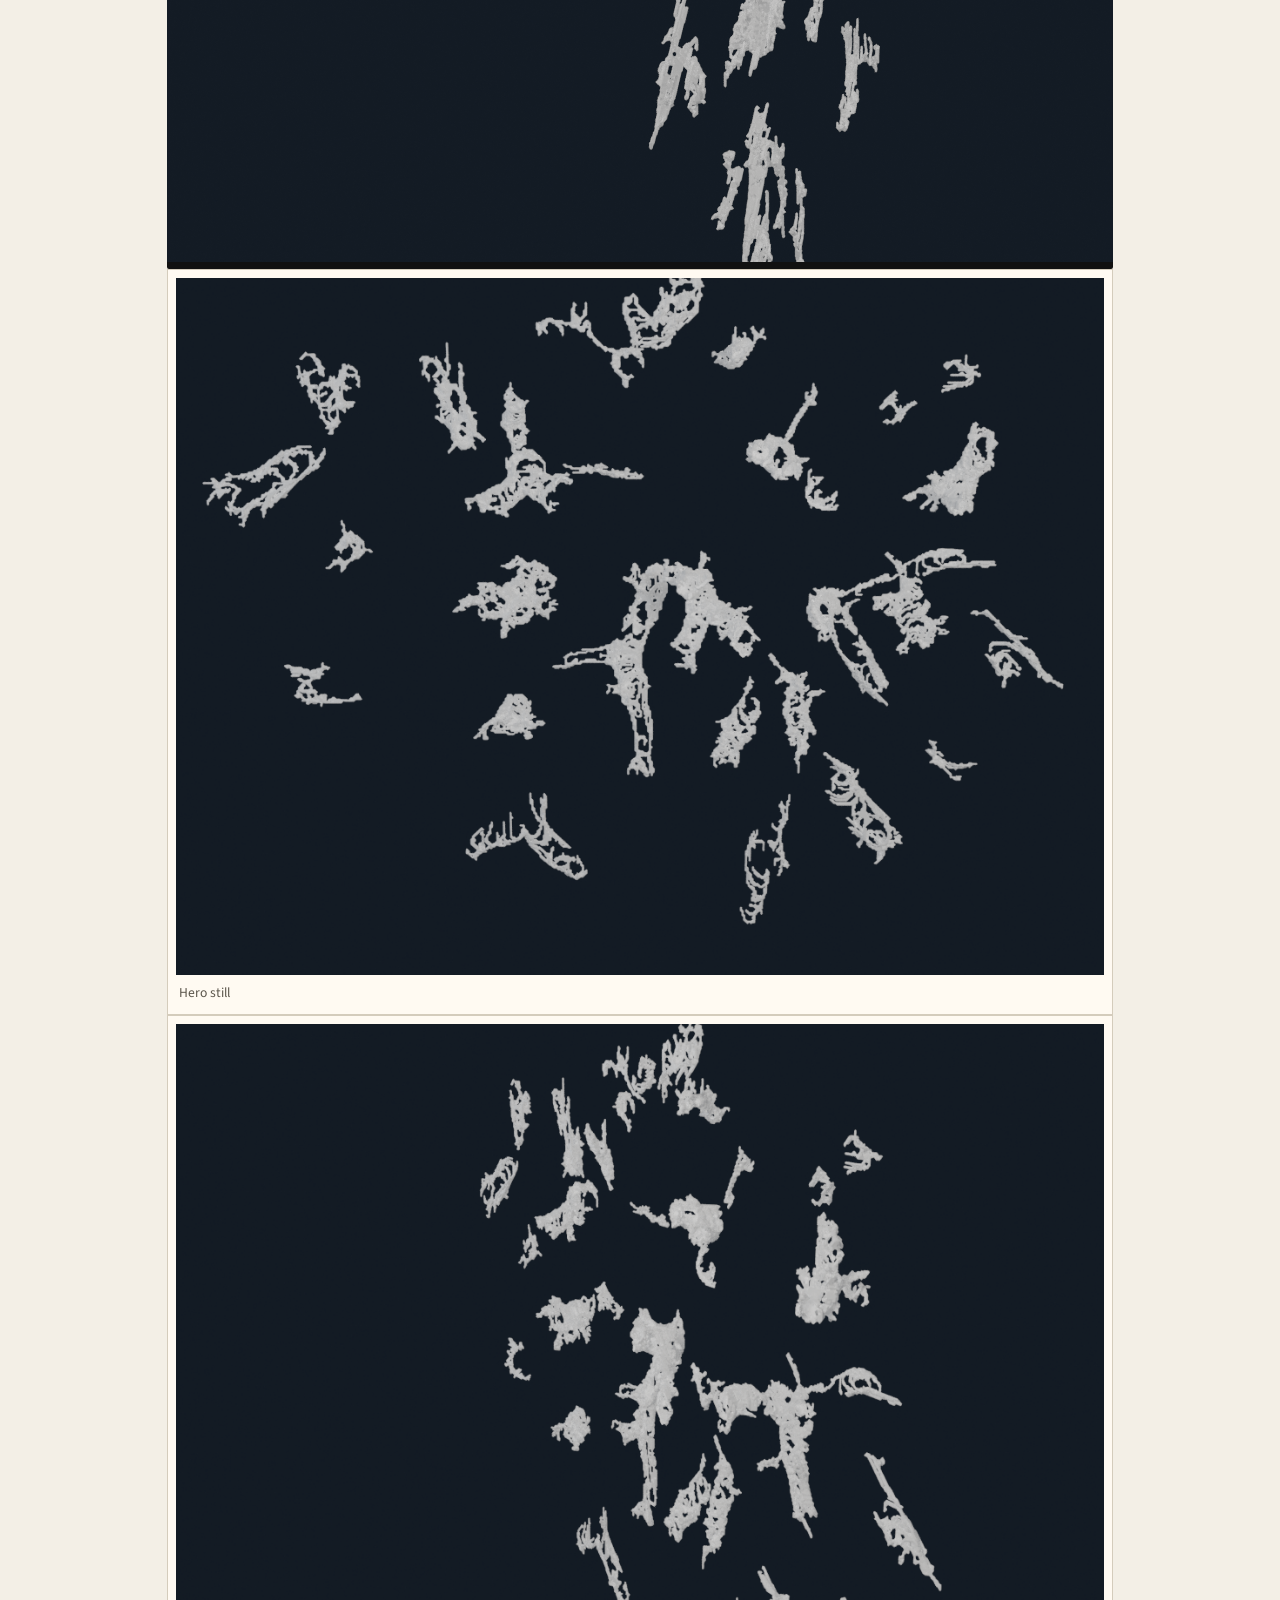
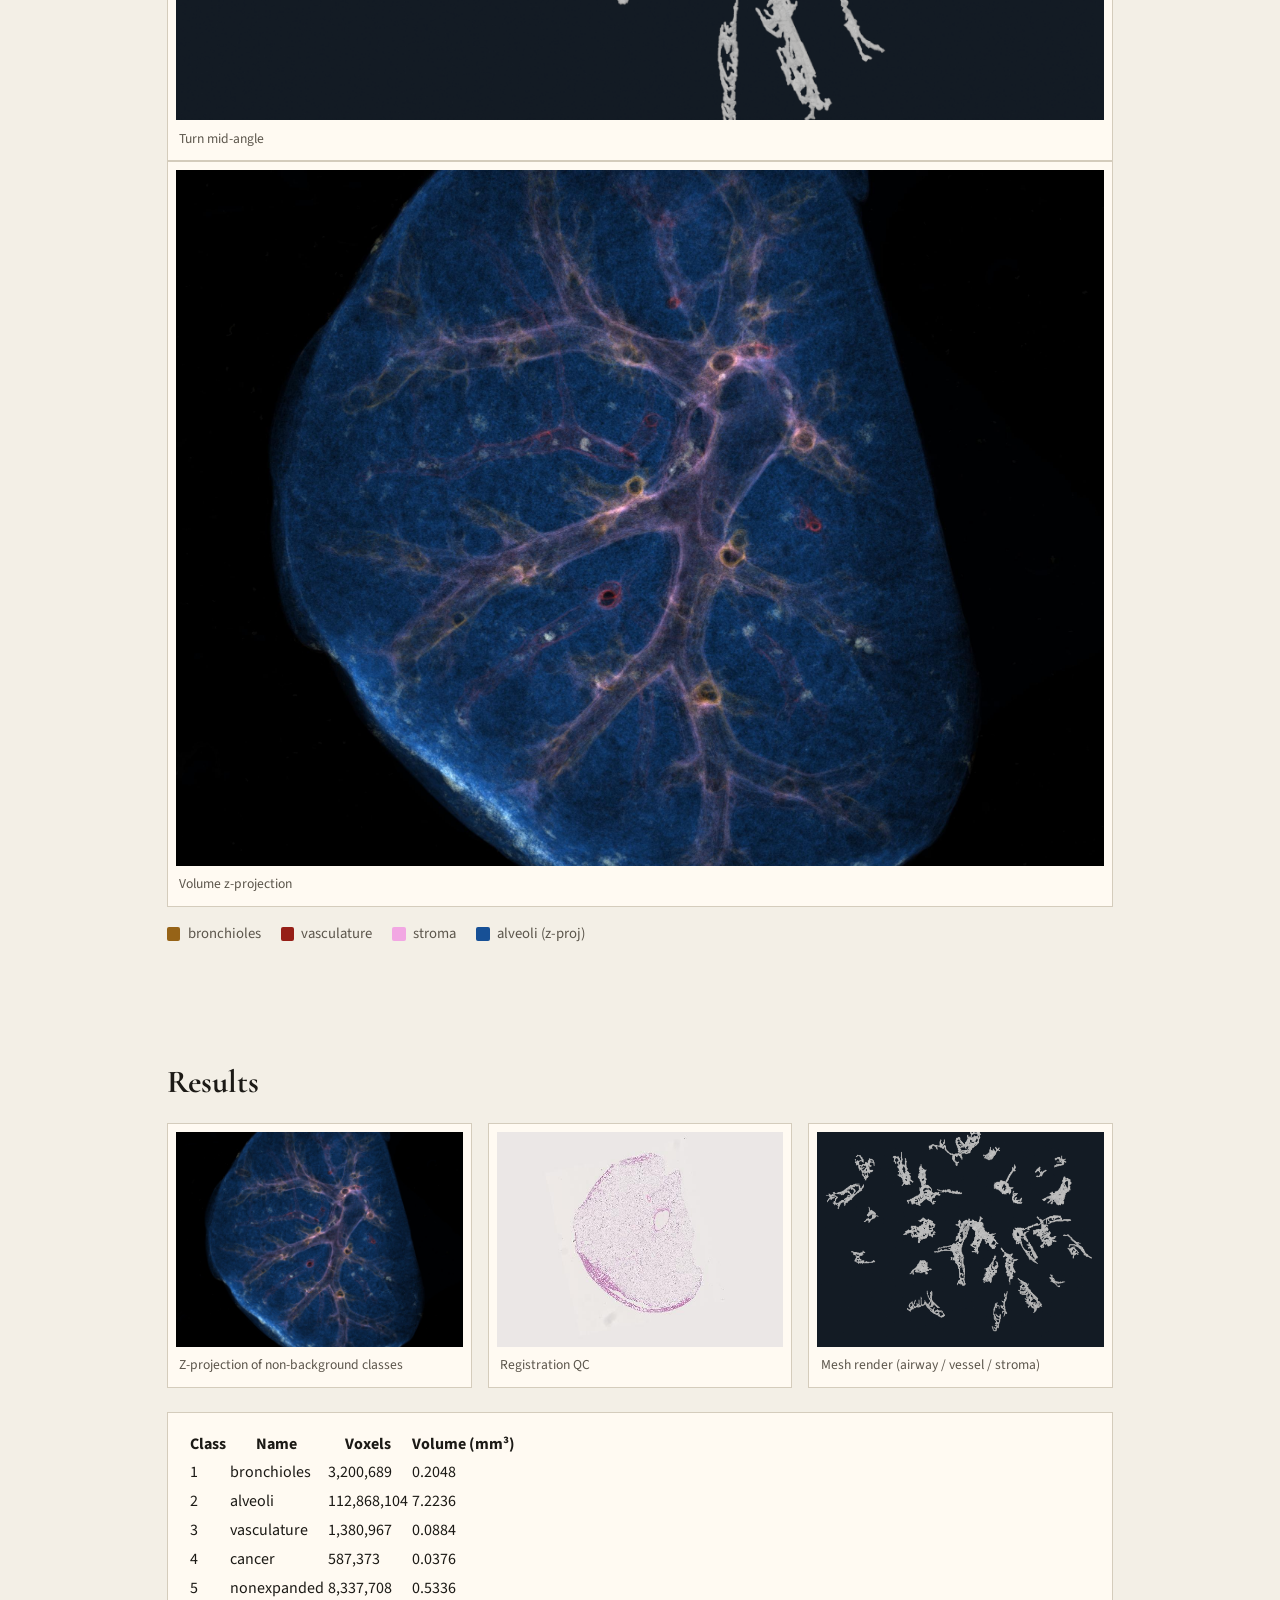
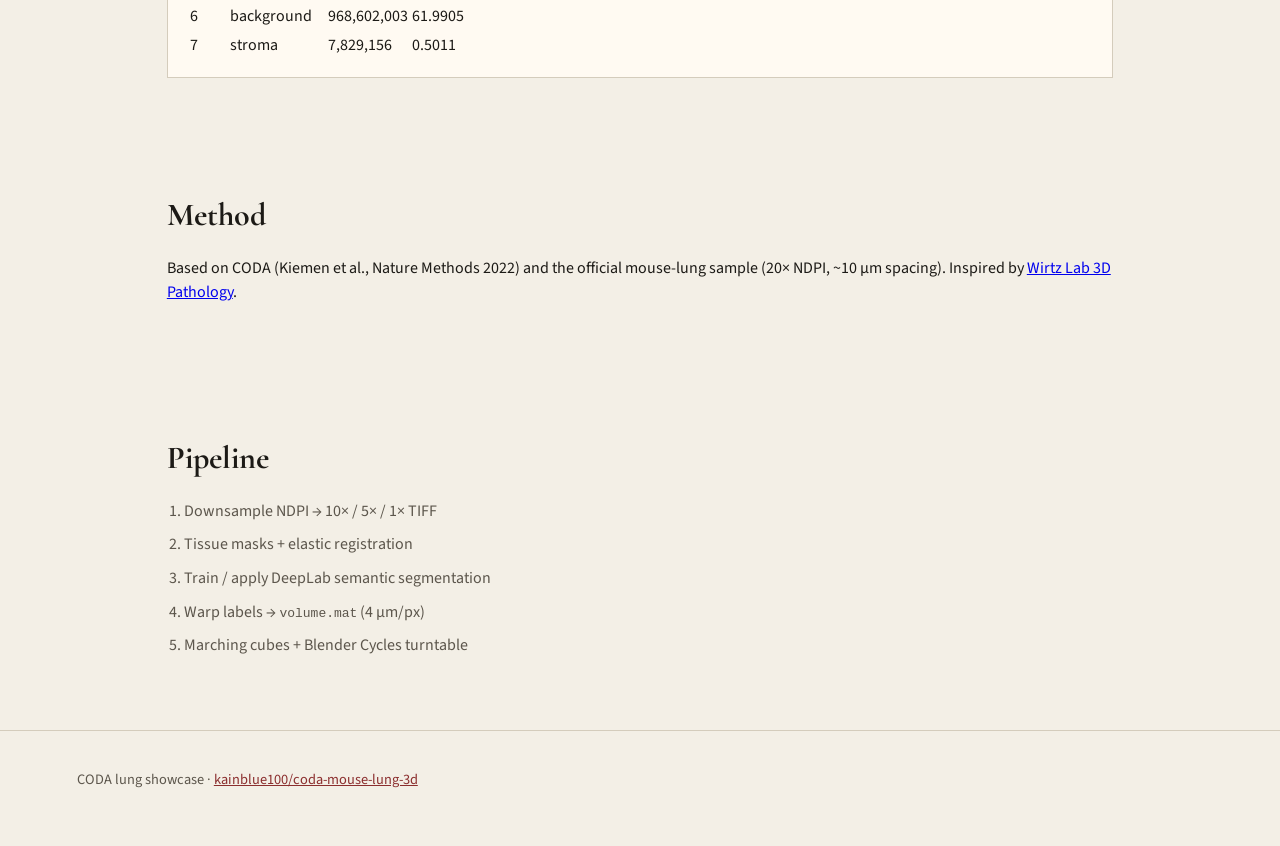
==== commit 58517239: "Hero shows turntable.gif cache-bust v3" ====
--- a/index.html
+++ b/index.html
@@ -34,23 +34,23 @@
         </div>
       </div>
       <div class="hero-visual">
-        <img id="hero-render" src="assets/hero.png" alt="3D lung reconstruction still" />
+        <img id="hero-render" src="assets/turntable.gif?v=3" alt="3D lung reconstruction turntable" />
       </div>
     </section>
 
     <section id="viewer" class="block">
       <h2>3D visualization</h2>
-      <p>支气管 / 血管 / 间质网格的 Blender Cycles 转台（跳过致密肺泡外壳以便看清树状结构）。</p>
+      <p>支气管 / 血管网格的 Blender Cycles 转台（跳过致密肺泡外壳以便看清树状结构）。</p>
       <div class="viewer-frame">
-        <img id="turntable-gif" src="assets/turntable.gif" alt="3D lung turntable animation" />
+        <img id="turntable-gif" src="assets/turntable.gif?v=3" alt="3D lung turntable animation" />
       </div>
       <div class="still-row">
         <figure>
-          <img src="assets/hero.png" alt="Hero still" />
+          <img src="assets/hero.png?v=3" alt="Hero still" />
           <figcaption>Hero still</figcaption>
         </figure>
         <figure>
-          <img src="assets/turn_0012.png" alt="Turntable mid angle" />
+          <img src="assets/turn_0012.png?v=3" alt="Turntable mid angle" />
           <figcaption>Turn mid-angle</figcaption>
         </figure>
         <figure>
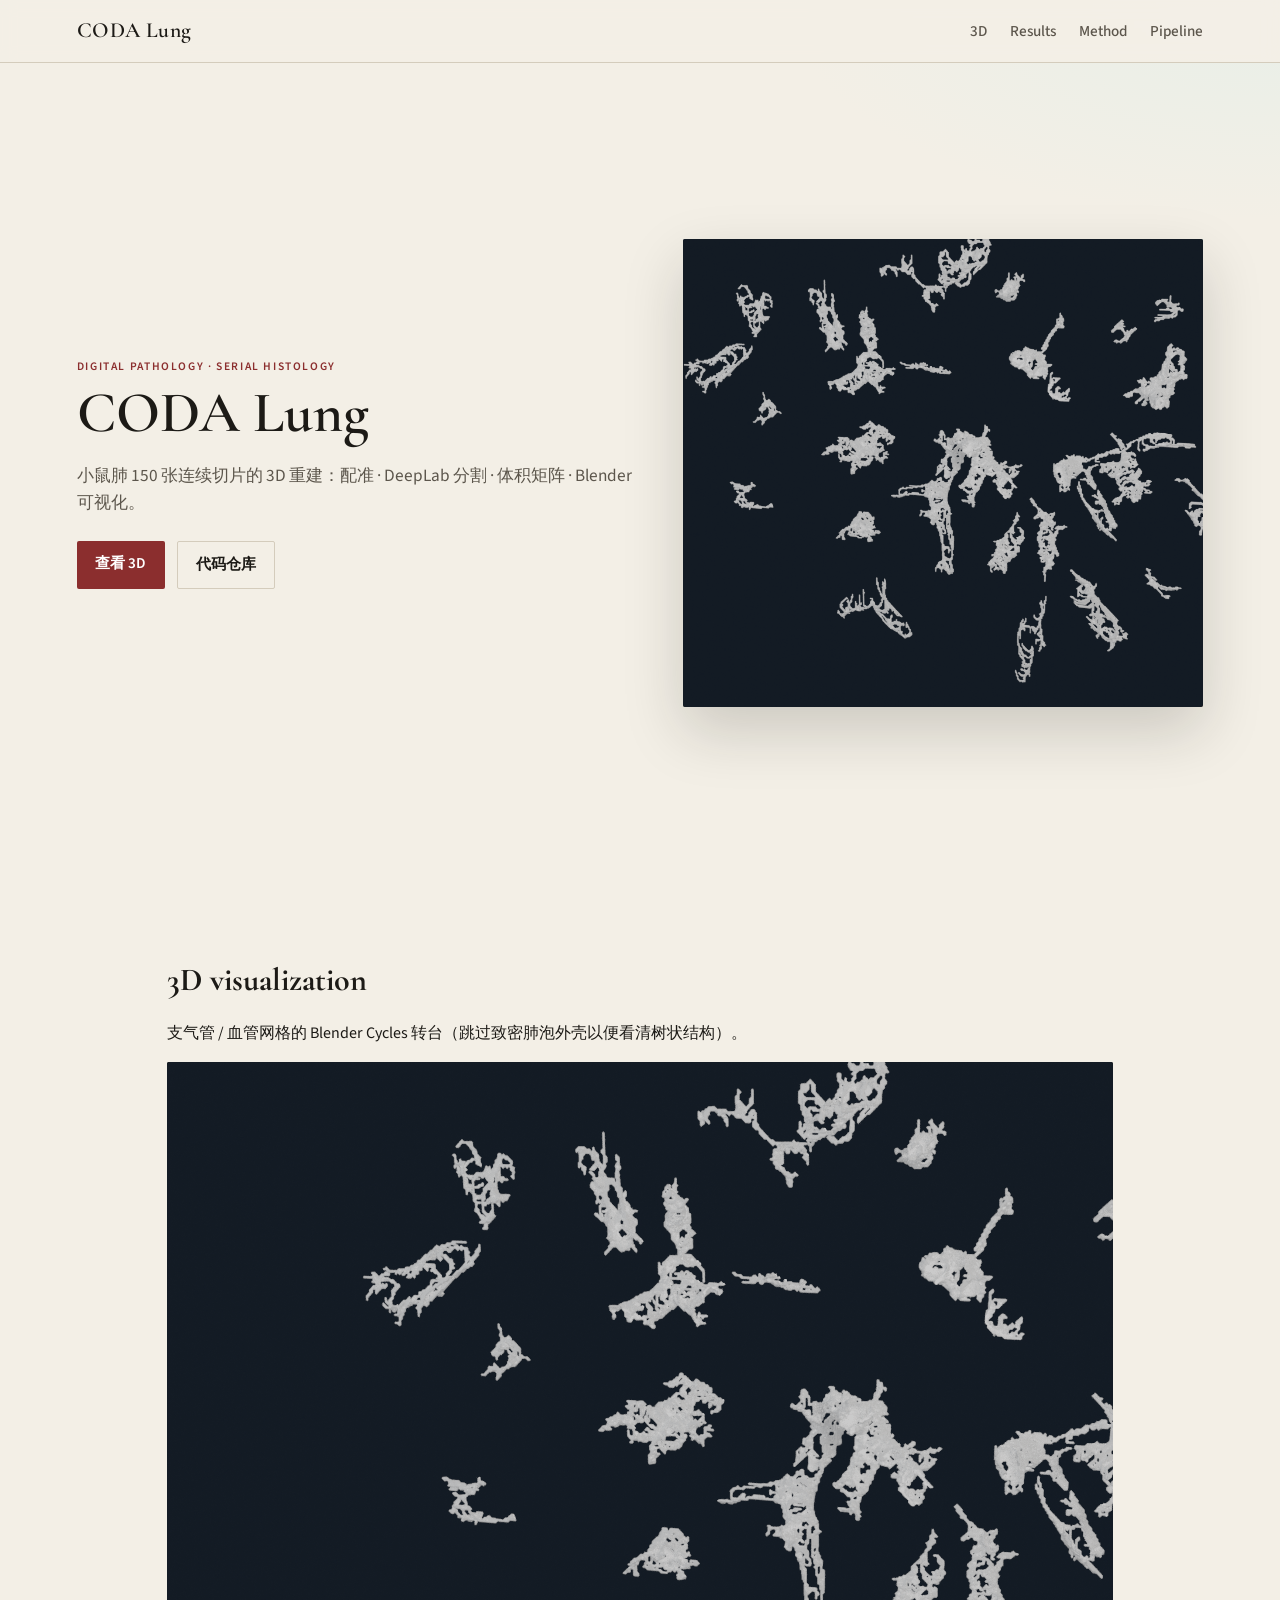
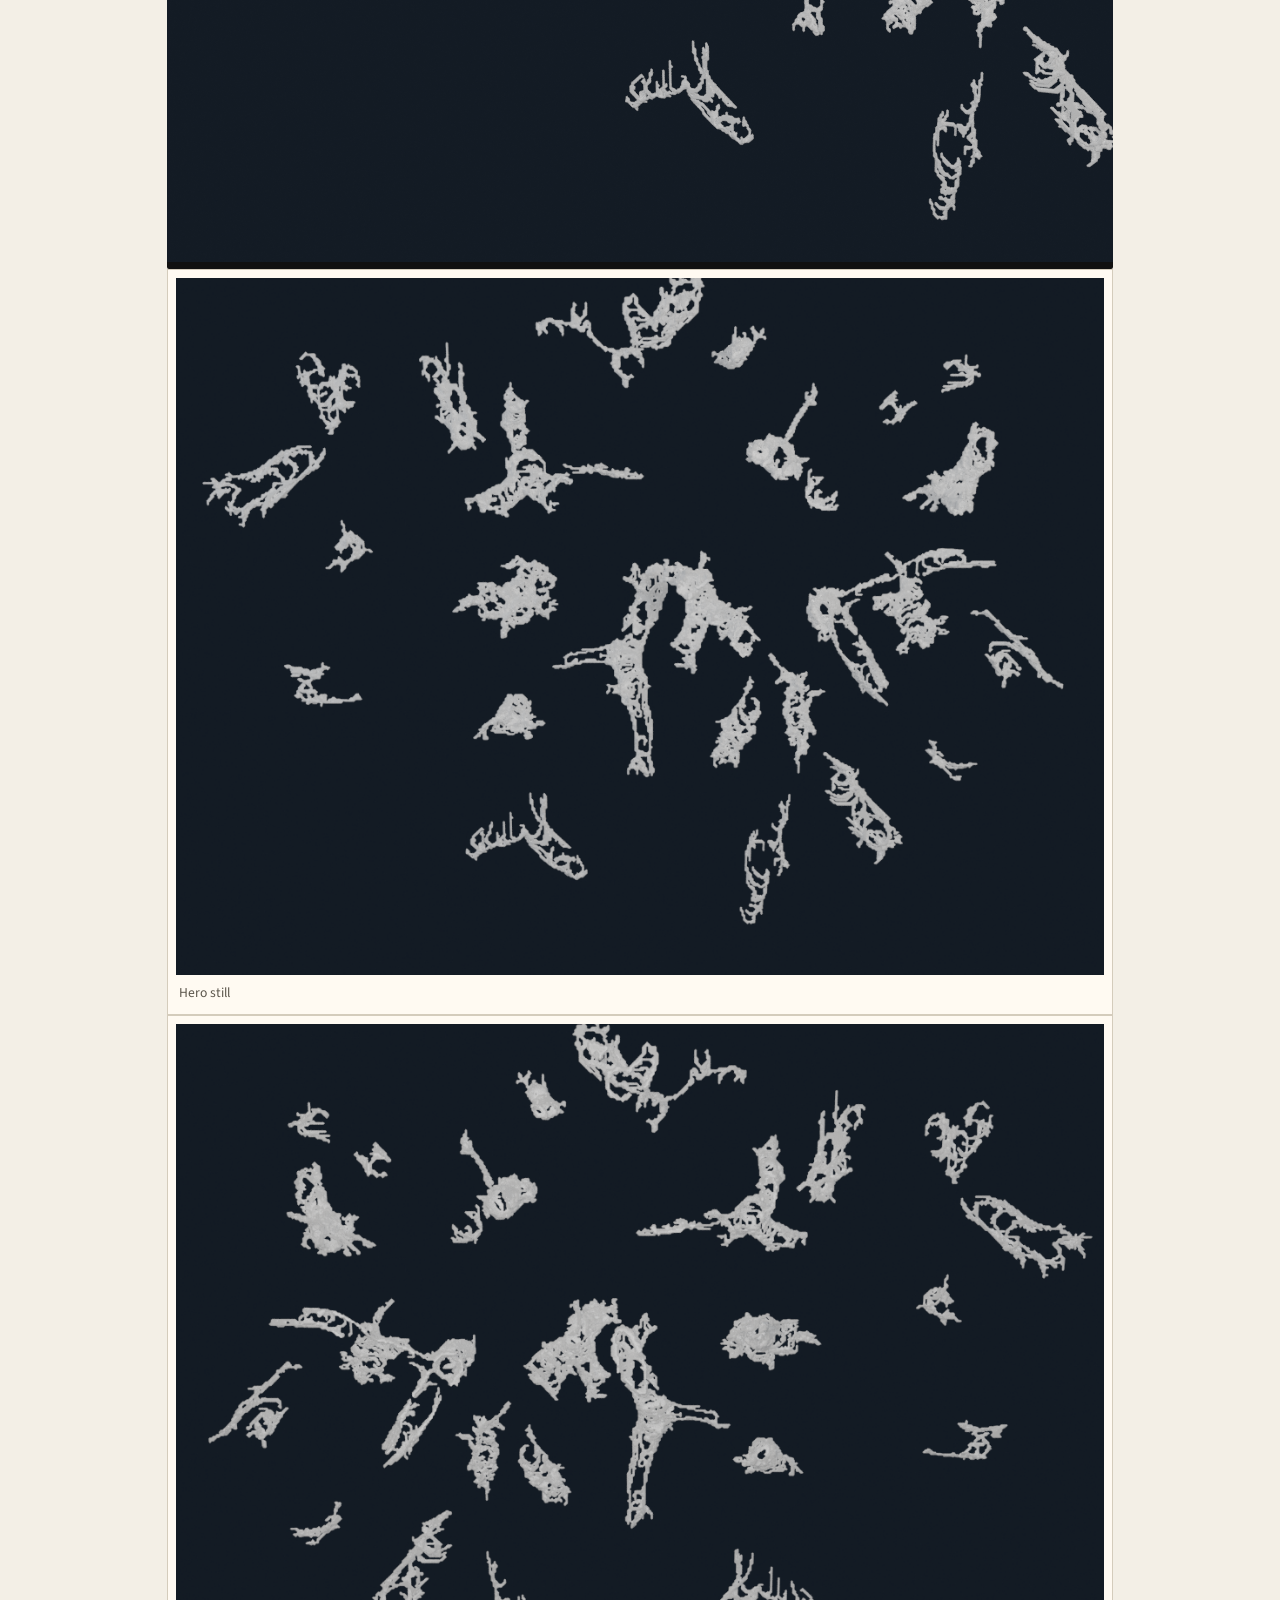
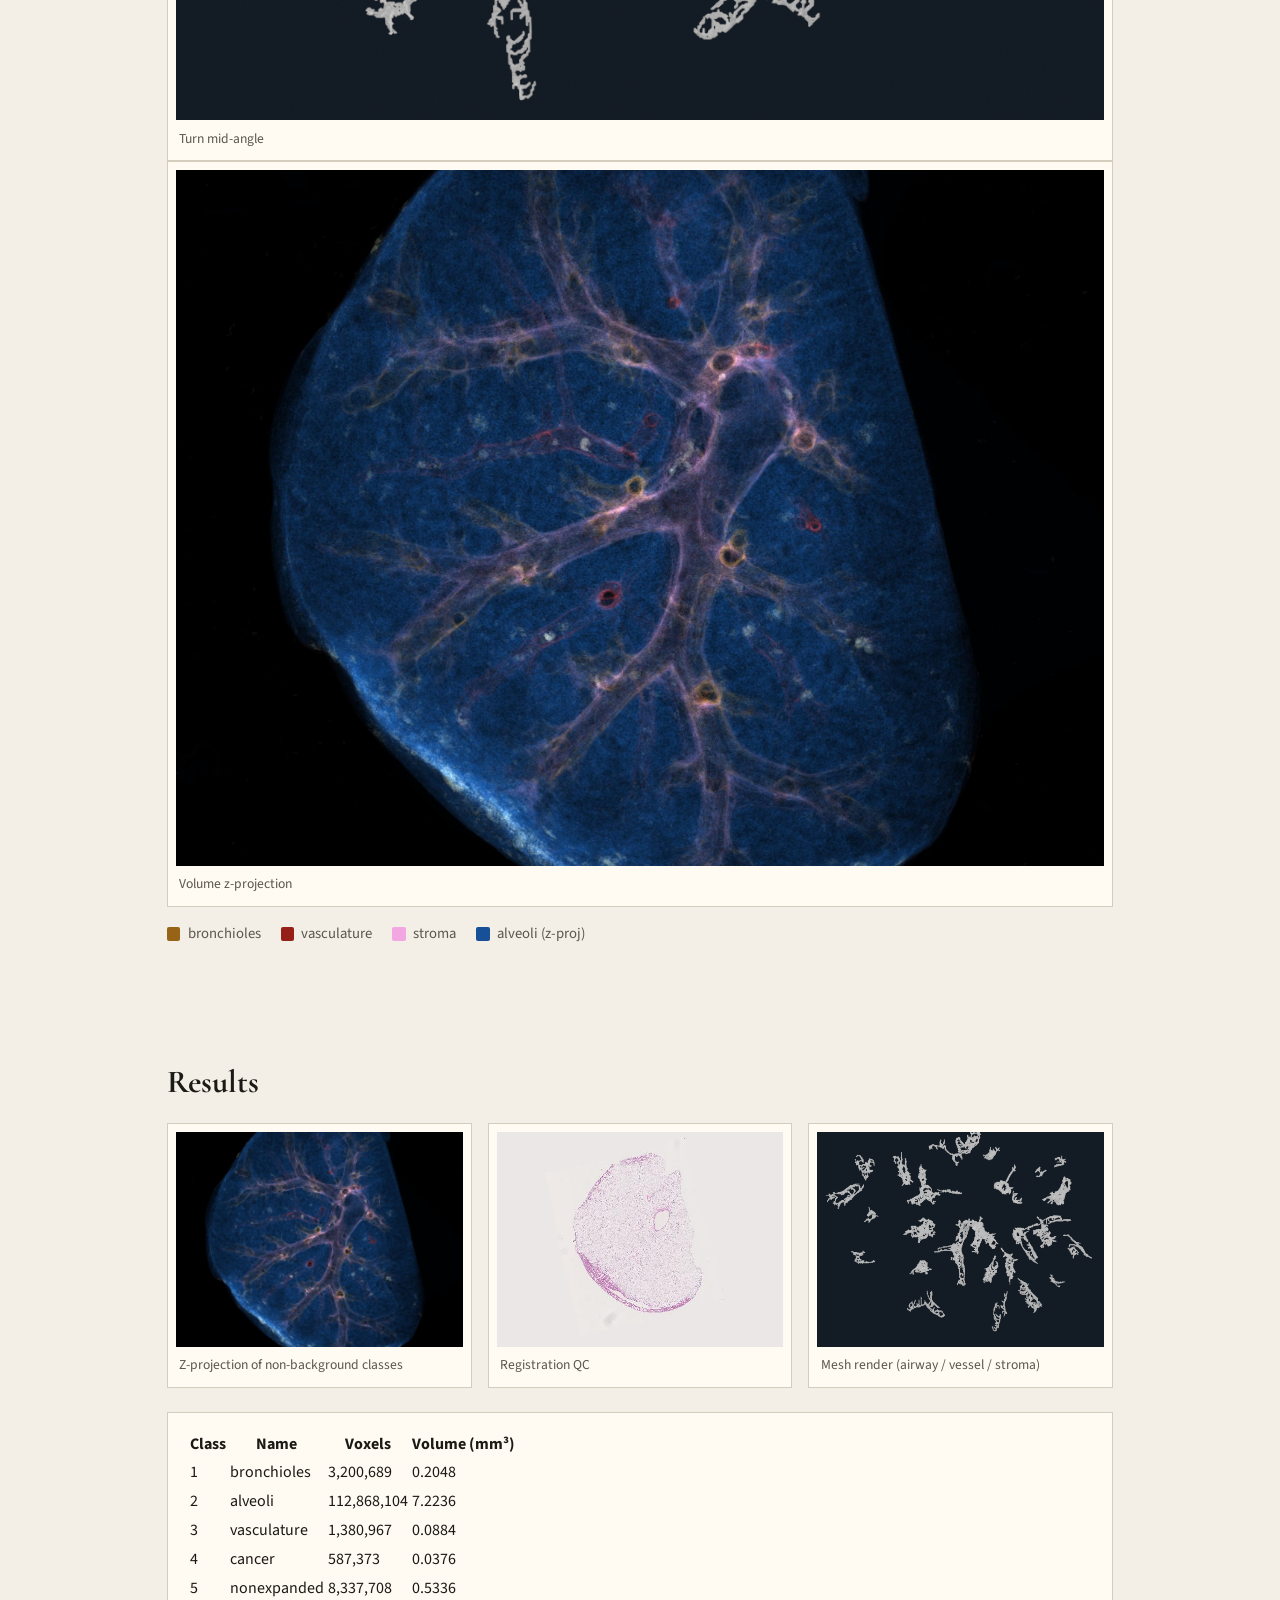
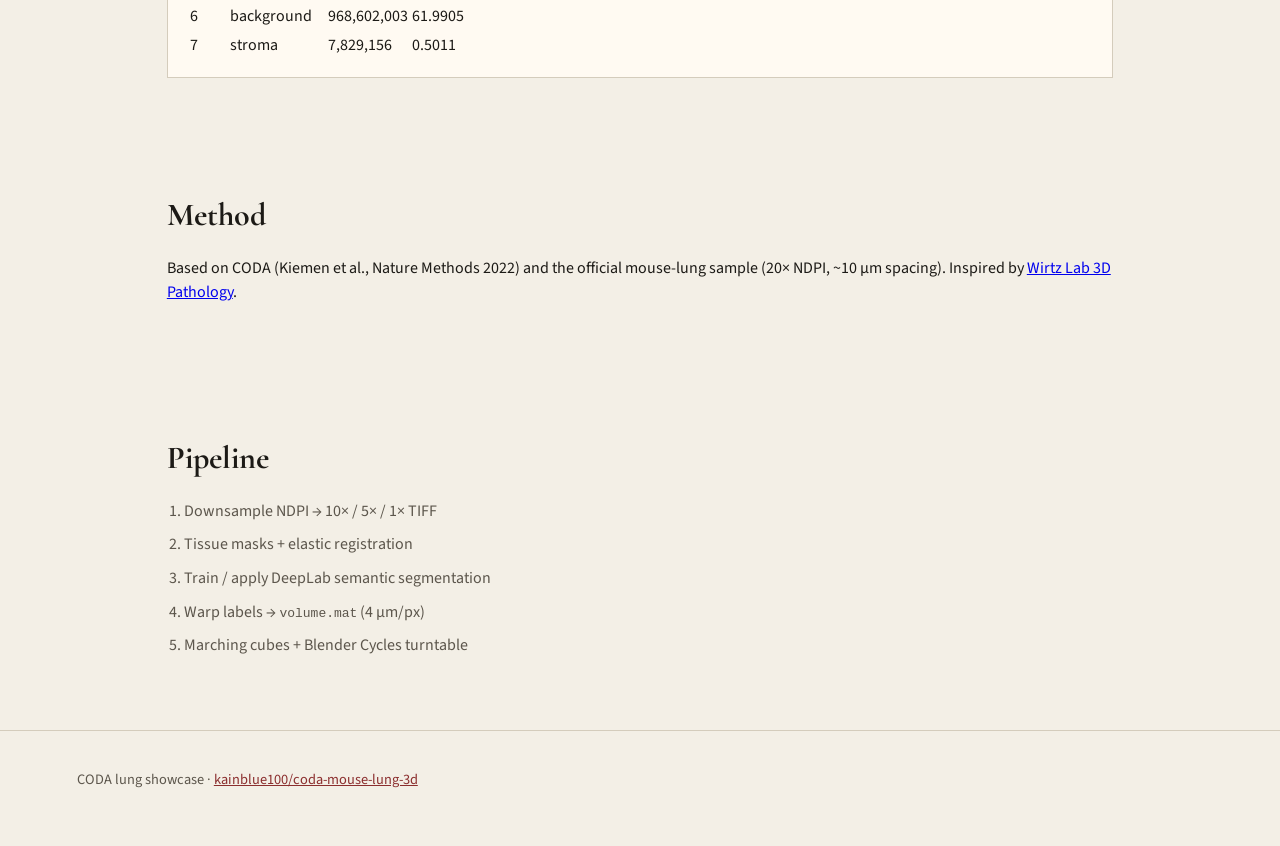
==== commit c6ffc8d0: "Cache-bust v4 for full 24-frame turntable" ====
--- a/index.html
+++ b/index.html
@@ -34,7 +34,7 @@
         </div>
       </div>
       <div class="hero-visual">
-        <img id="hero-render" src="assets/turntable.gif?v=3" alt="3D lung reconstruction turntable" />
+        <img id="hero-render" src="assets/turntable.gif?v=4" alt="3D lung reconstruction turntable" />
       </div>
     </section>
 
@@ -42,15 +42,15 @@
       <h2>3D visualization</h2>
       <p>支气管 / 血管网格的 Blender Cycles 转台（跳过致密肺泡外壳以便看清树状结构）。</p>
       <div class="viewer-frame">
-        <img id="turntable-gif" src="assets/turntable.gif?v=3" alt="3D lung turntable animation" />
+        <img id="turntable-gif" src="assets/turntable.gif?v=4" alt="3D lung turntable animation" />
       </div>
       <div class="still-row">
         <figure>
-          <img src="assets/hero.png?v=3" alt="Hero still" />
+          <img src="assets/hero.png?v=4" alt="Hero still" />
           <figcaption>Hero still</figcaption>
         </figure>
         <figure>
-          <img src="assets/turn_0012.png?v=3" alt="Turntable mid angle" />
+          <img src="assets/turn_0012.png?v=4" alt="Turntable mid angle" />
           <figcaption>Turn mid-angle</figcaption>
         </figure>
         <figure>
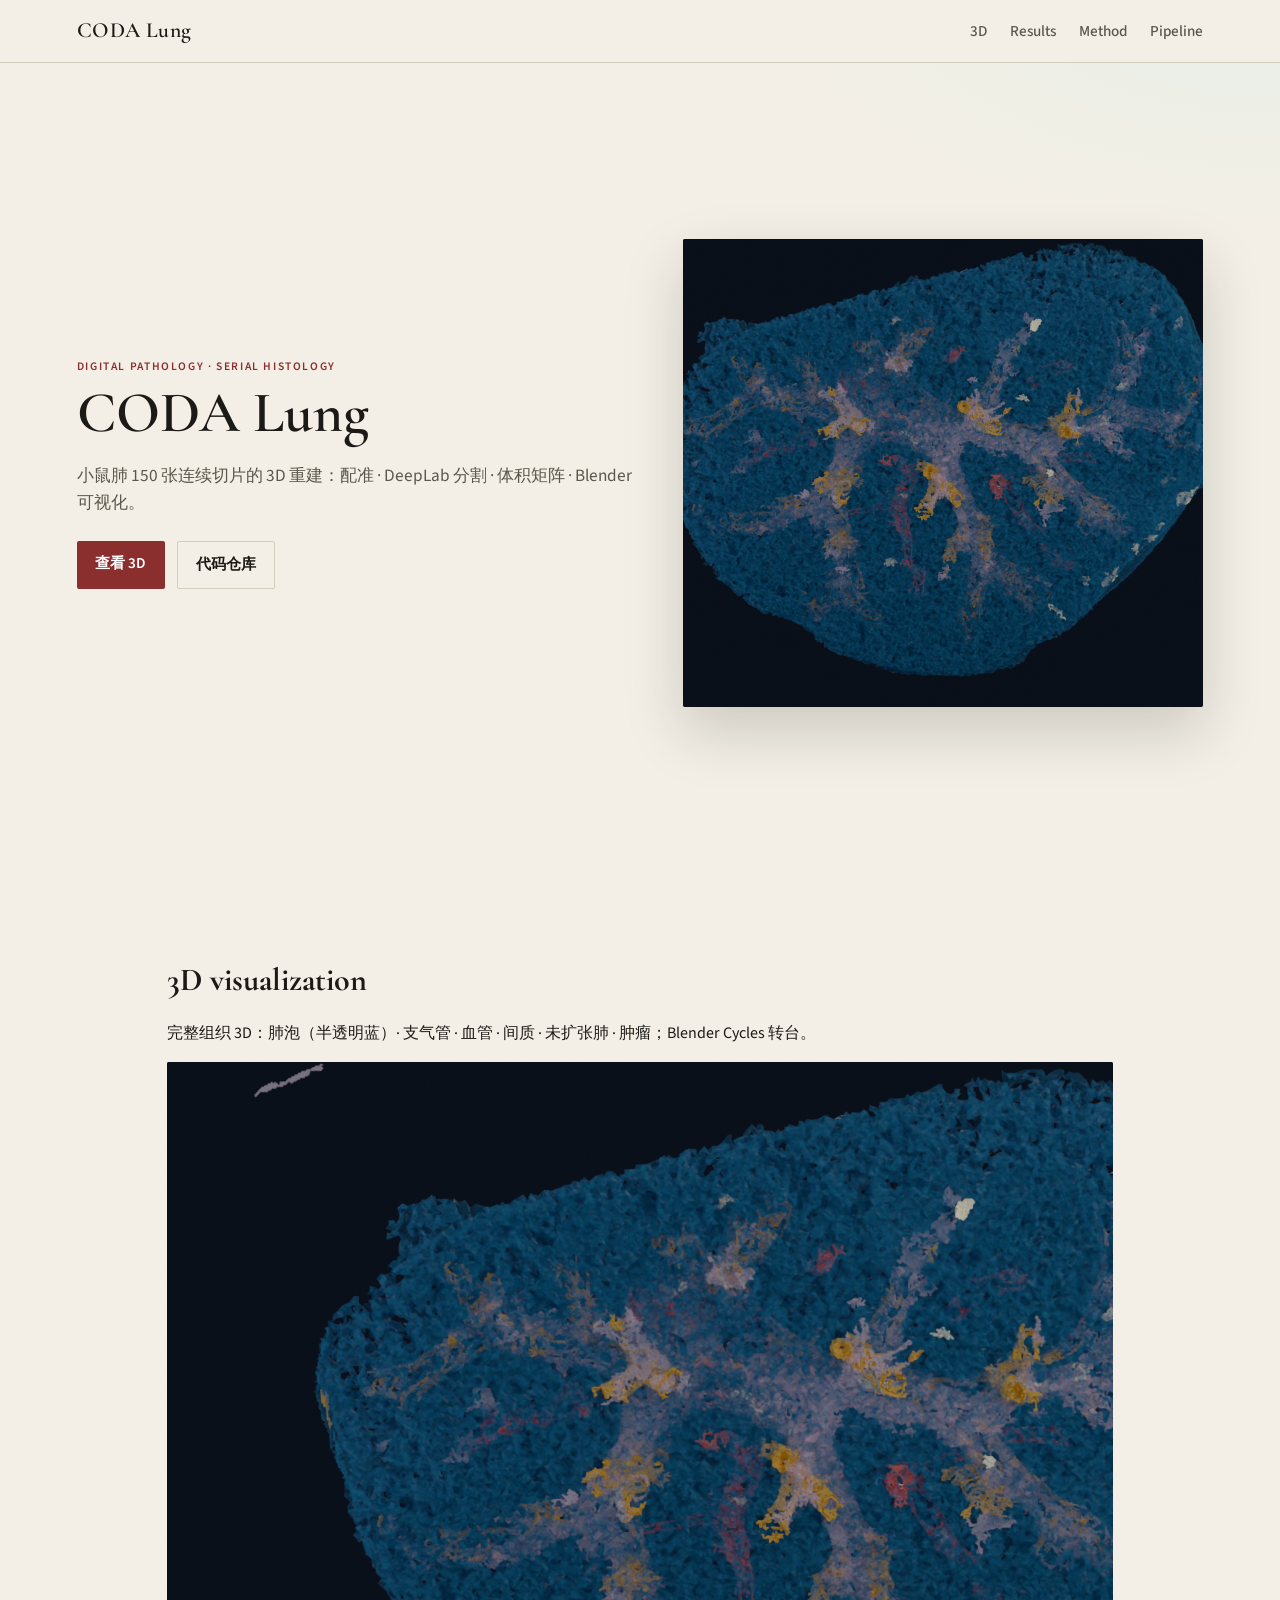
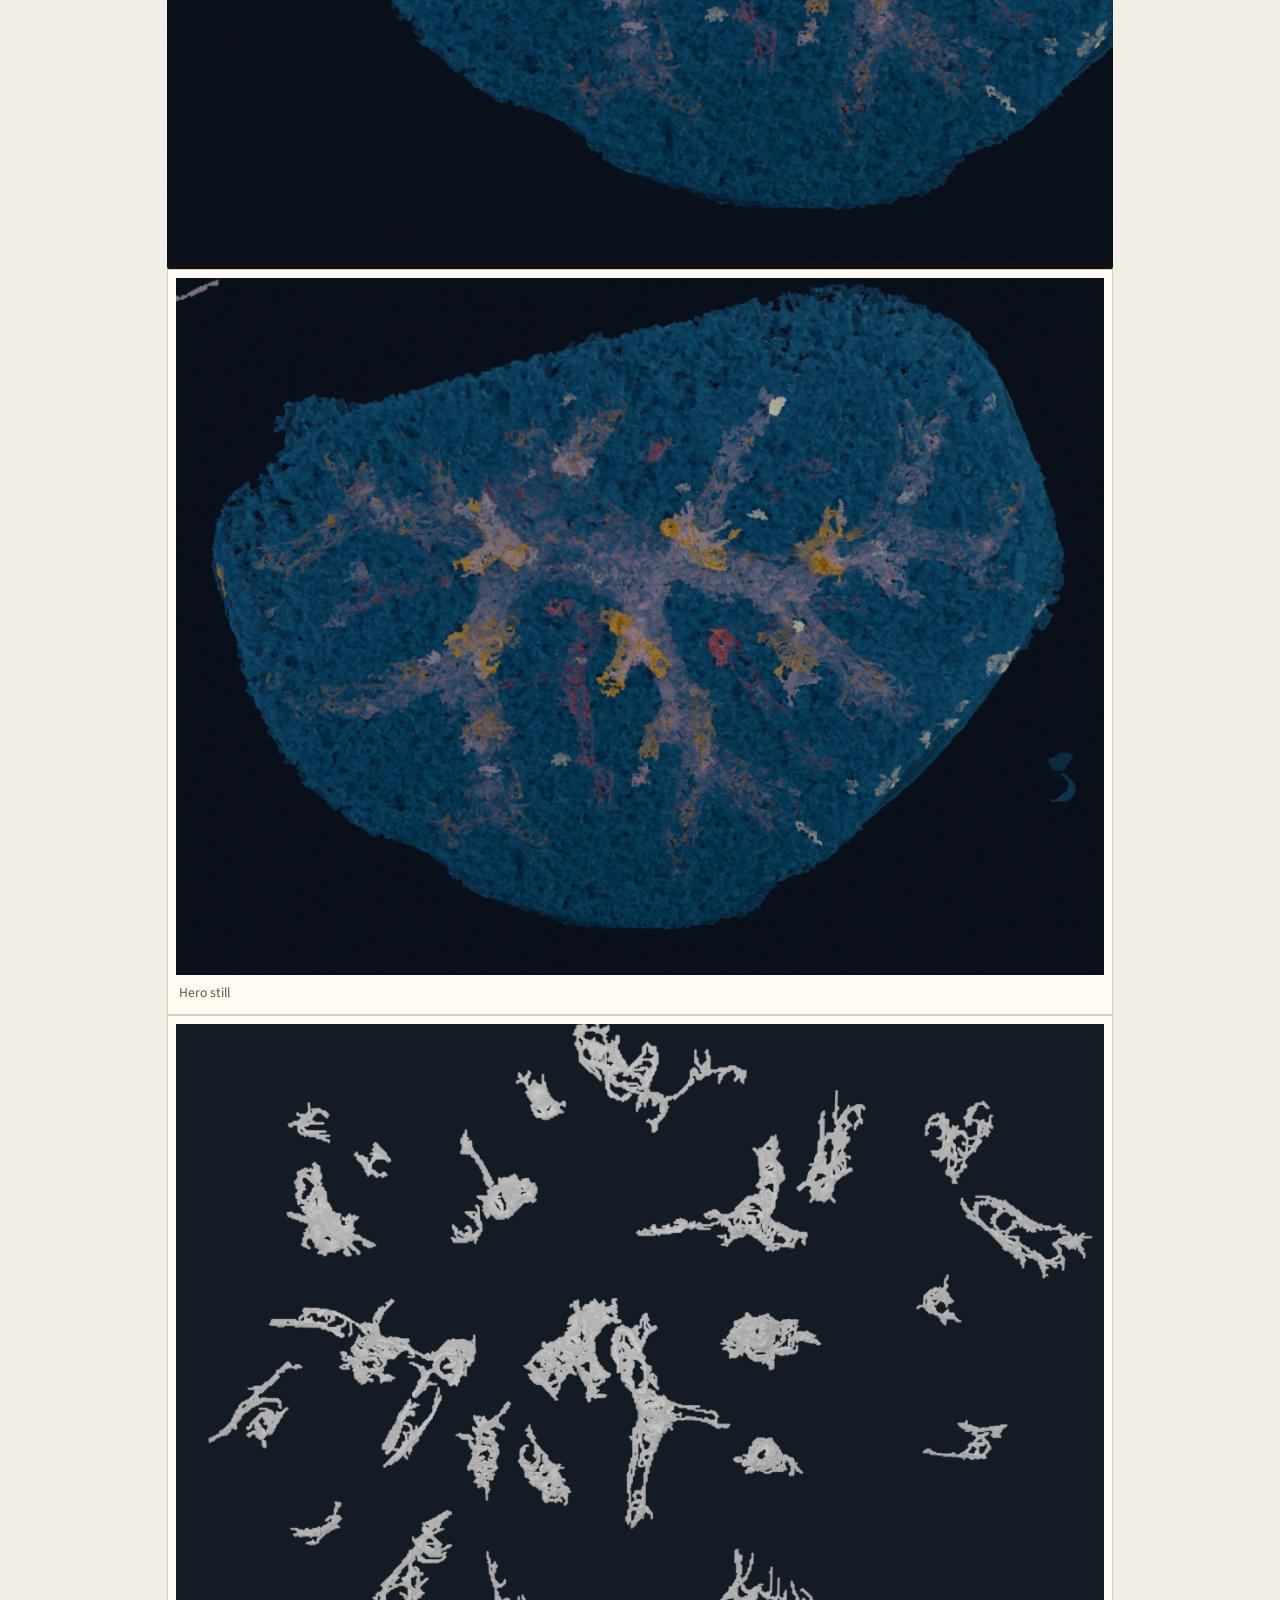
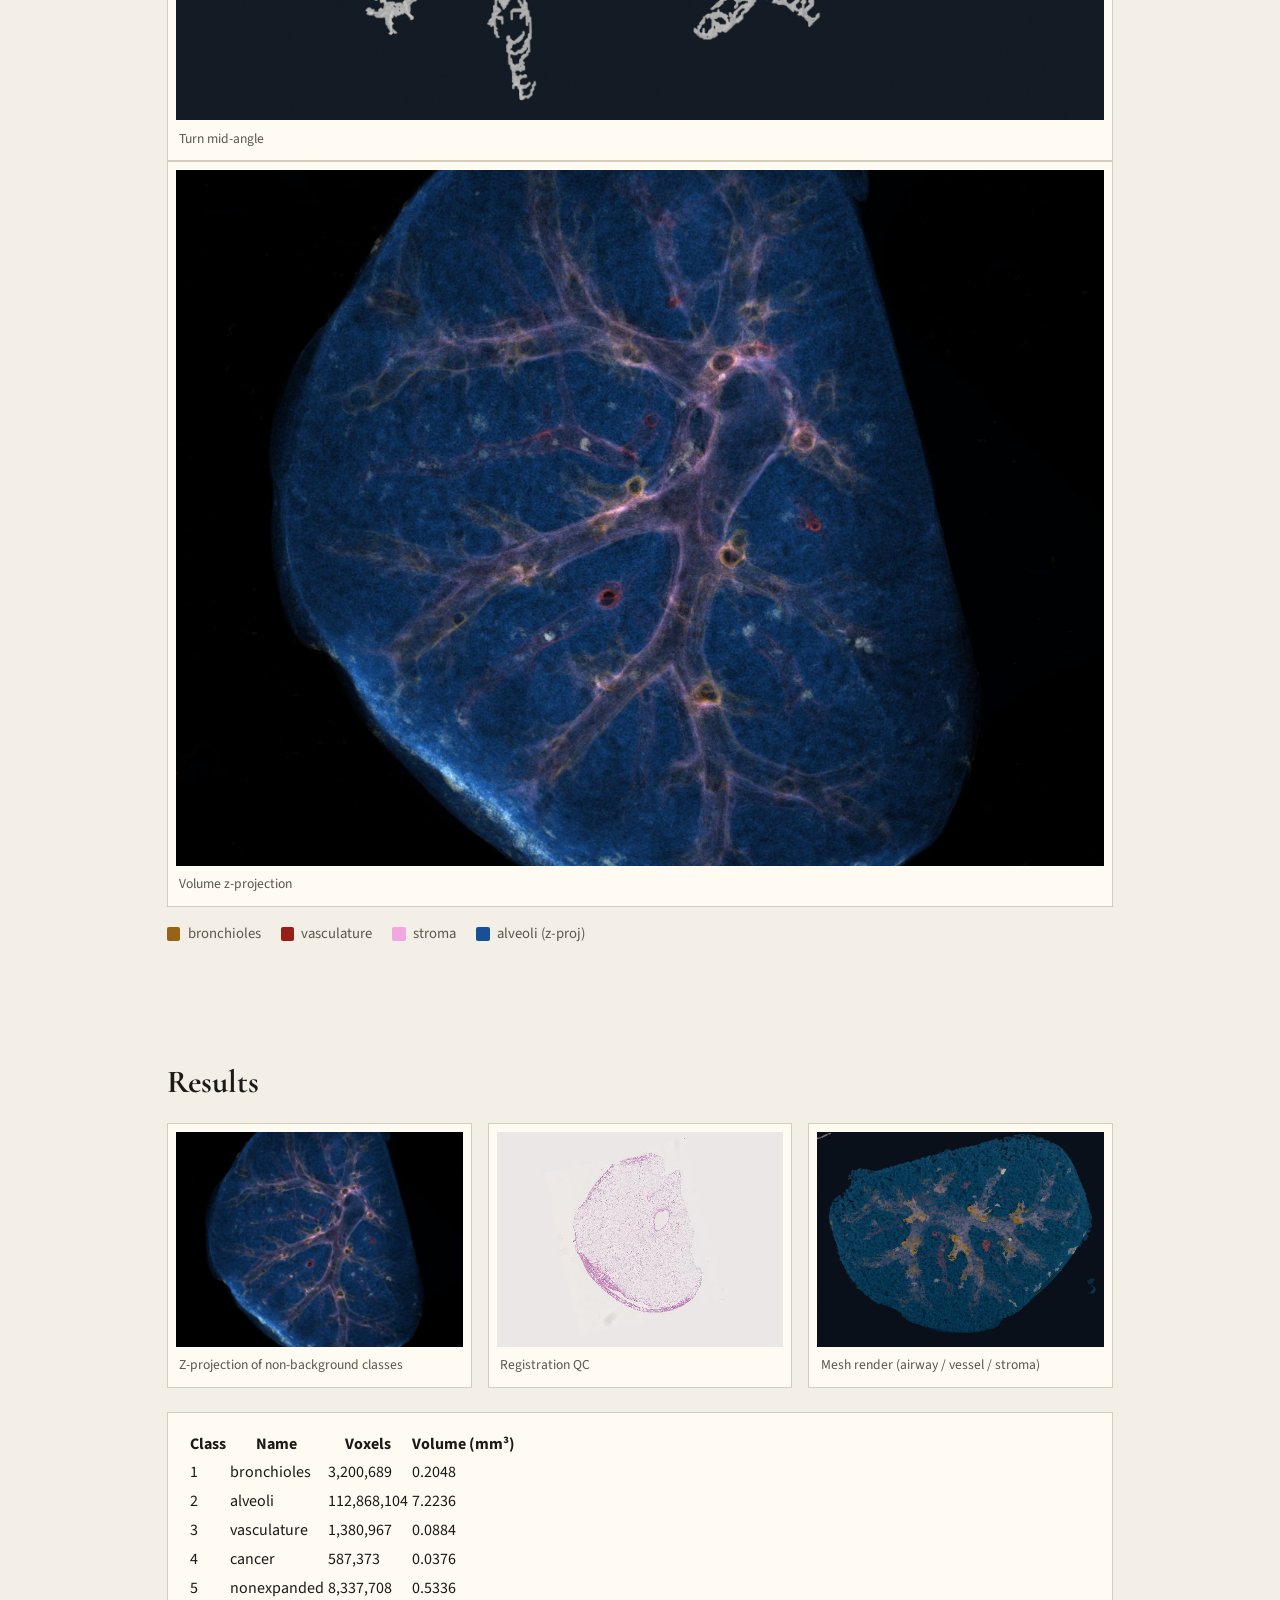
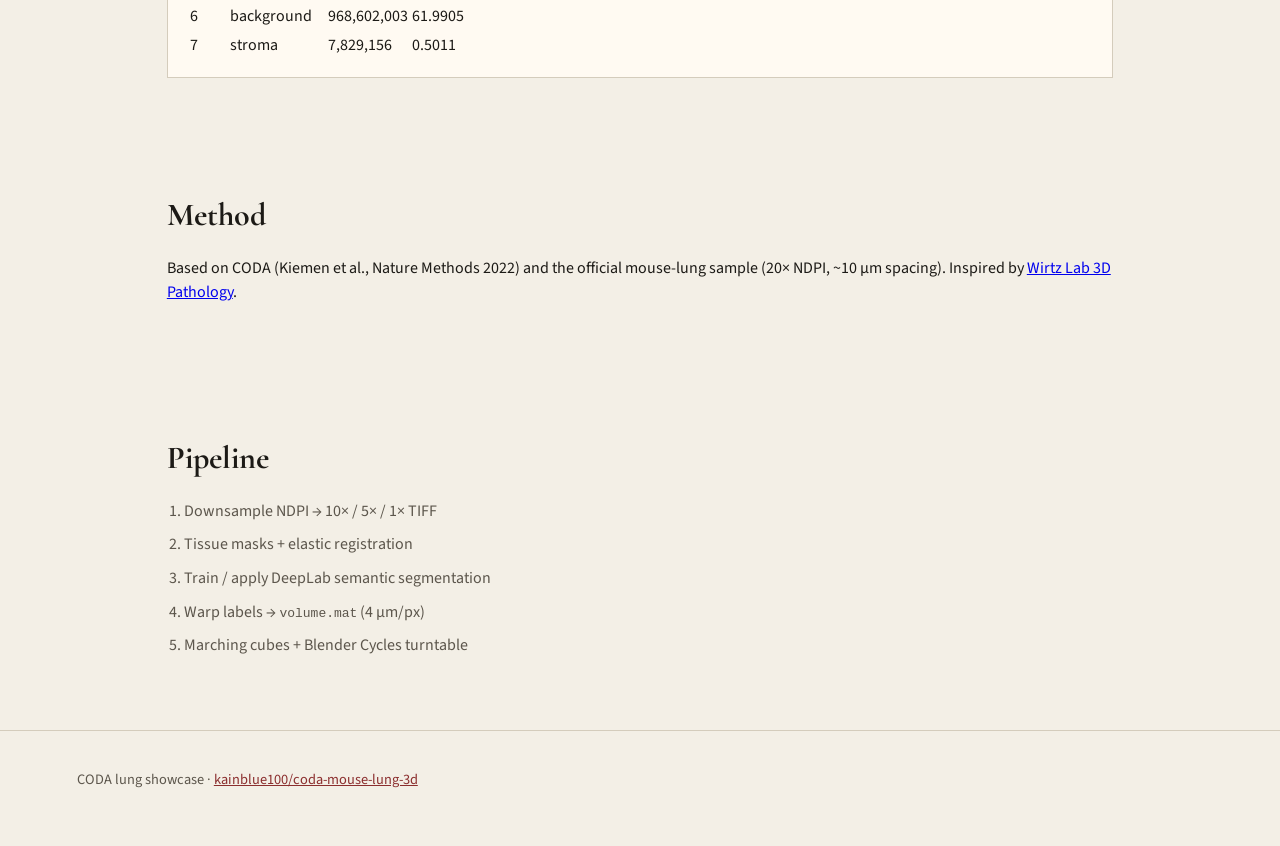
==== commit e26dcd0d: "Full-tissue 3D update index.html" ====
--- a/index.html
+++ b/index.html
@@ -34,23 +34,23 @@
         </div>
       </div>
       <div class="hero-visual">
-        <img id="hero-render" src="assets/turntable.gif?v=4" alt="3D lung reconstruction turntable" />
+        <img id="hero-render" src="assets/hero.png?v=5" alt="3D lung reconstruction turntable" />
       </div>
     </section>
 
     <section id="viewer" class="block">
       <h2>3D visualization</h2>
-      <p>支气管 / 血管网格的 Blender Cycles 转台（跳过致密肺泡外壳以便看清树状结构）。</p>
+      <p>完整组织 3D：肺泡（半透明蓝）· 支气管 · 血管 · 间质 · 未扩张肺 · 肿瘤；Blender Cycles 转台。</p>
       <div class="viewer-frame">
-        <img id="turntable-gif" src="assets/turntable.gif?v=4" alt="3D lung turntable animation" />
+        <img id="turntable-gif" src="assets/hero.png?v=5" alt="3D lung turntable animation" />
       </div>
       <div class="still-row">
         <figure>
-          <img src="assets/hero.png?v=4" alt="Hero still" />
+          <img src="assets/hero.png?v=5" alt="Hero still" />
           <figcaption>Hero still</figcaption>
         </figure>
         <figure>
-          <img src="assets/turn_0012.png?v=4" alt="Turntable mid angle" />
+          <img src="assets/turn_0012.png?v=5" alt="Turntable mid angle" />
           <figcaption>Turn mid-angle</figcaption>
         </figure>
         <figure>
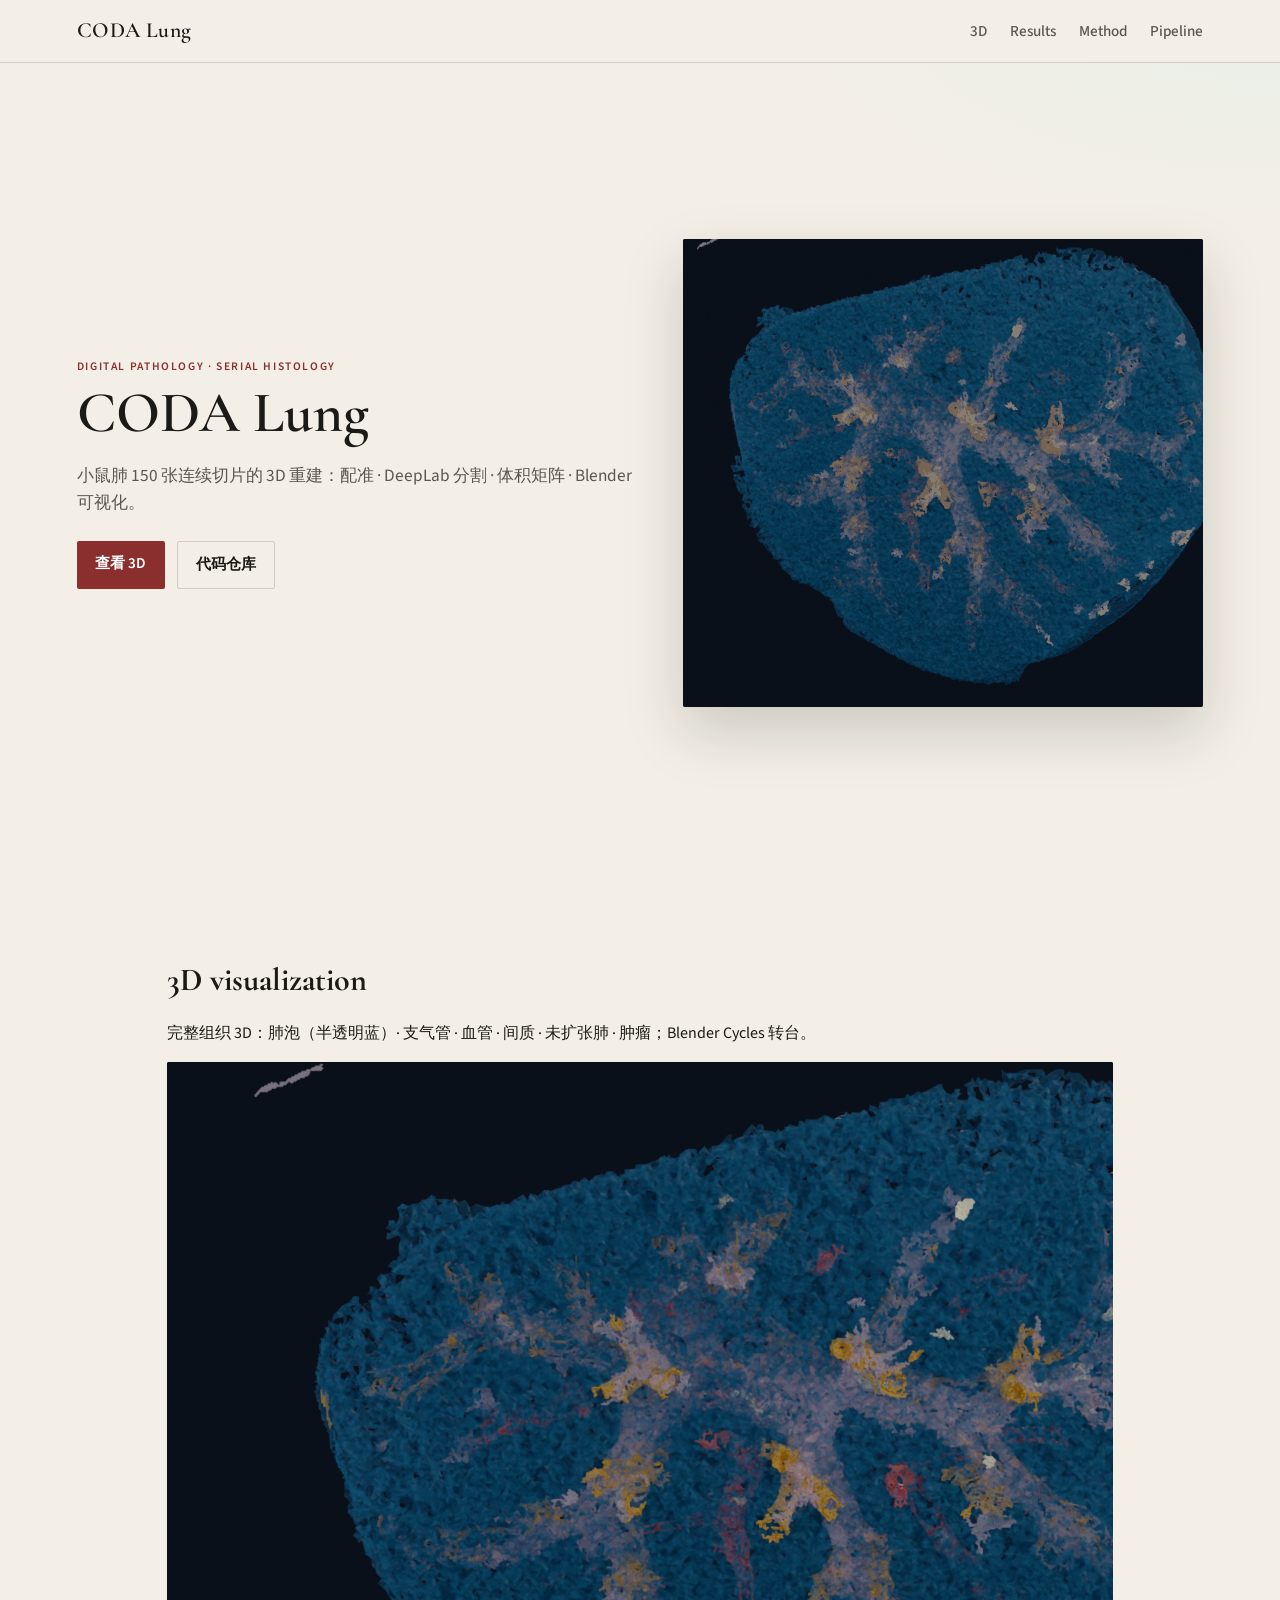
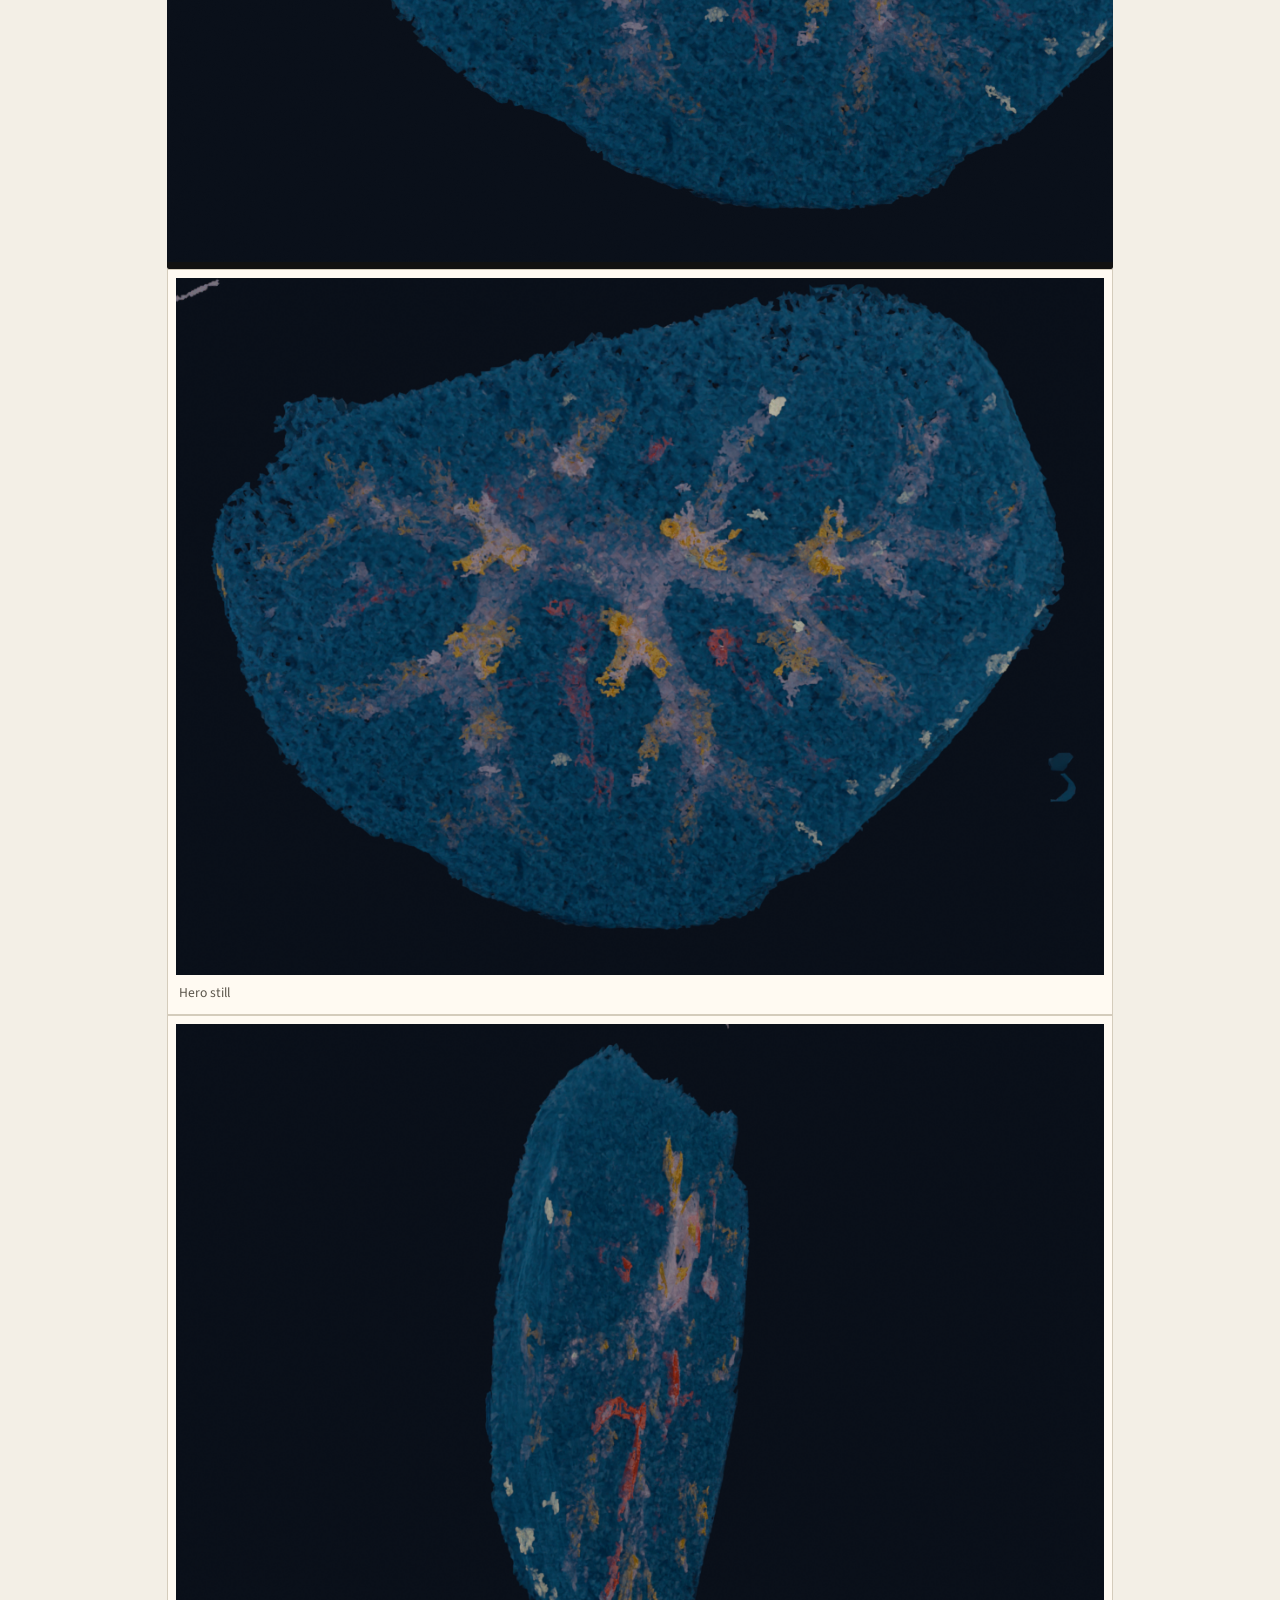
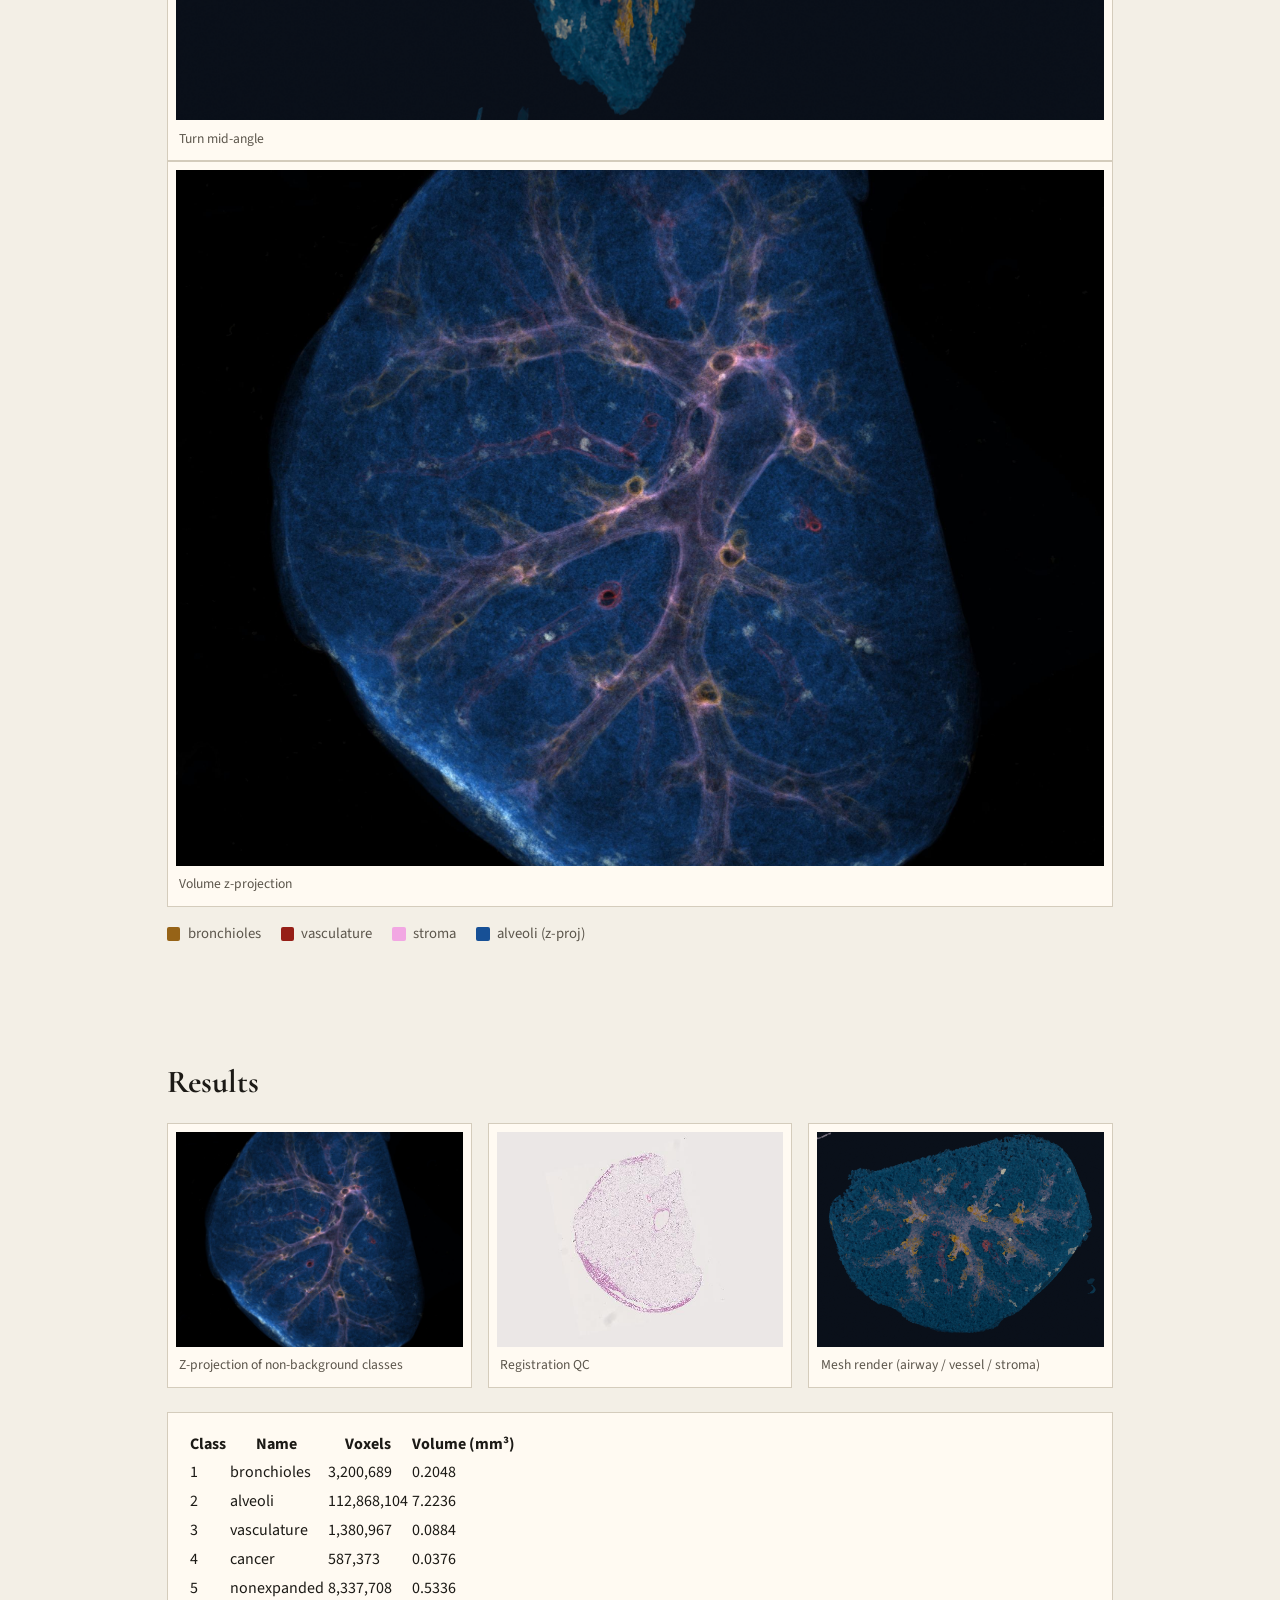
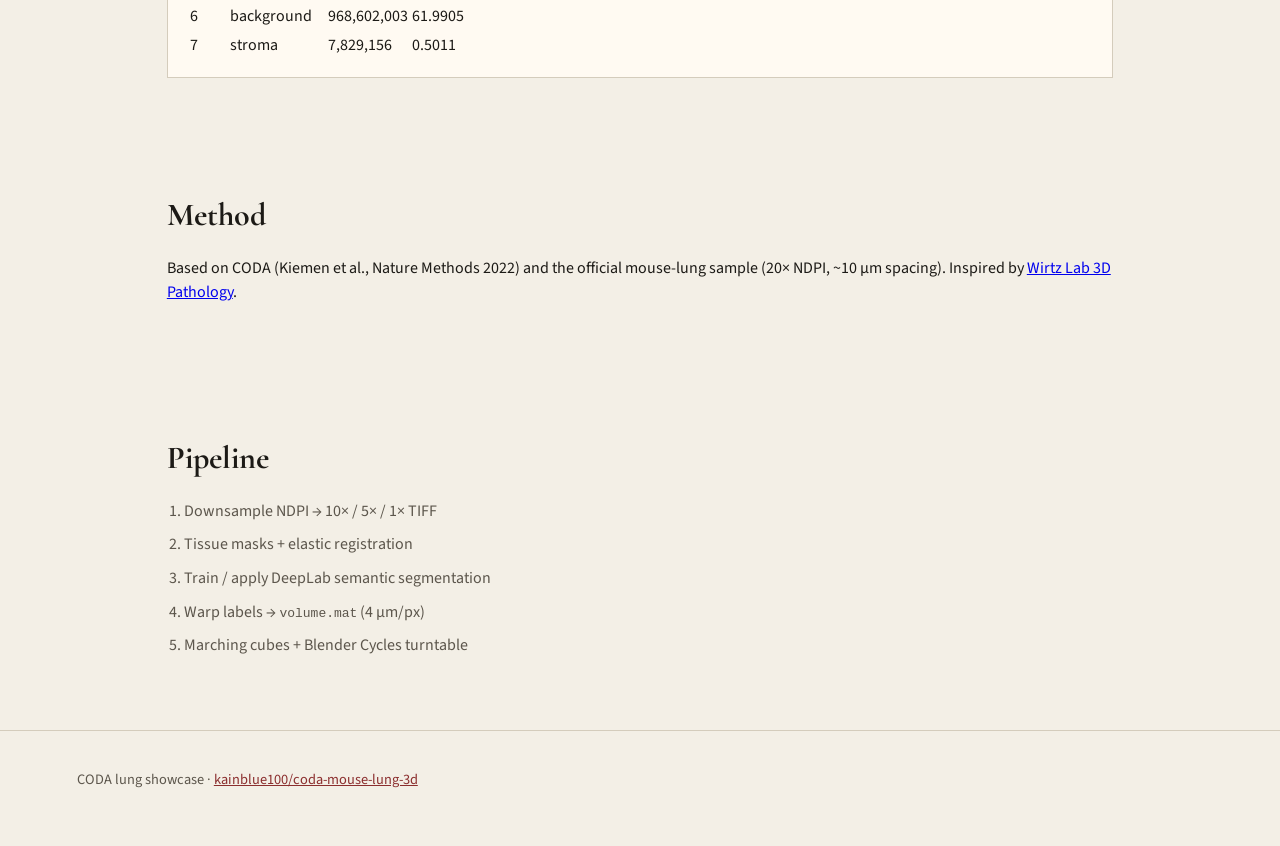
==== commit 75fb0f6b: "Full-tissue turntable index.html" ====
--- a/index.html
+++ b/index.html
@@ -34,7 +34,7 @@
         </div>
       </div>
       <div class="hero-visual">
-        <img id="hero-render" src="assets/hero.png?v=5" alt="3D lung reconstruction turntable" />
+        <img id="hero-render" src="assets/turntable.gif?v=6" alt="3D lung reconstruction turntable" />
       </div>
     </section>
 
@@ -42,15 +42,15 @@
       <h2>3D visualization</h2>
       <p>完整组织 3D：肺泡（半透明蓝）· 支气管 · 血管 · 间质 · 未扩张肺 · 肿瘤；Blender Cycles 转台。</p>
       <div class="viewer-frame">
-        <img id="turntable-gif" src="assets/hero.png?v=5" alt="3D lung turntable animation" />
+        <img id="turntable-gif" src="assets/hero.png?v=6" alt="3D lung turntable animation" />
       </div>
       <div class="still-row">
         <figure>
-          <img src="assets/hero.png?v=5" alt="Hero still" />
+          <img src="assets/hero.png?v=6" alt="Hero still" />
           <figcaption>Hero still</figcaption>
         </figure>
         <figure>
-          <img src="assets/turn_0012.png?v=5" alt="Turntable mid angle" />
+          <img src="assets/turn_0012.png?v=6" alt="Turntable mid angle" />
           <figcaption>Turn mid-angle</figcaption>
         </figure>
         <figure>
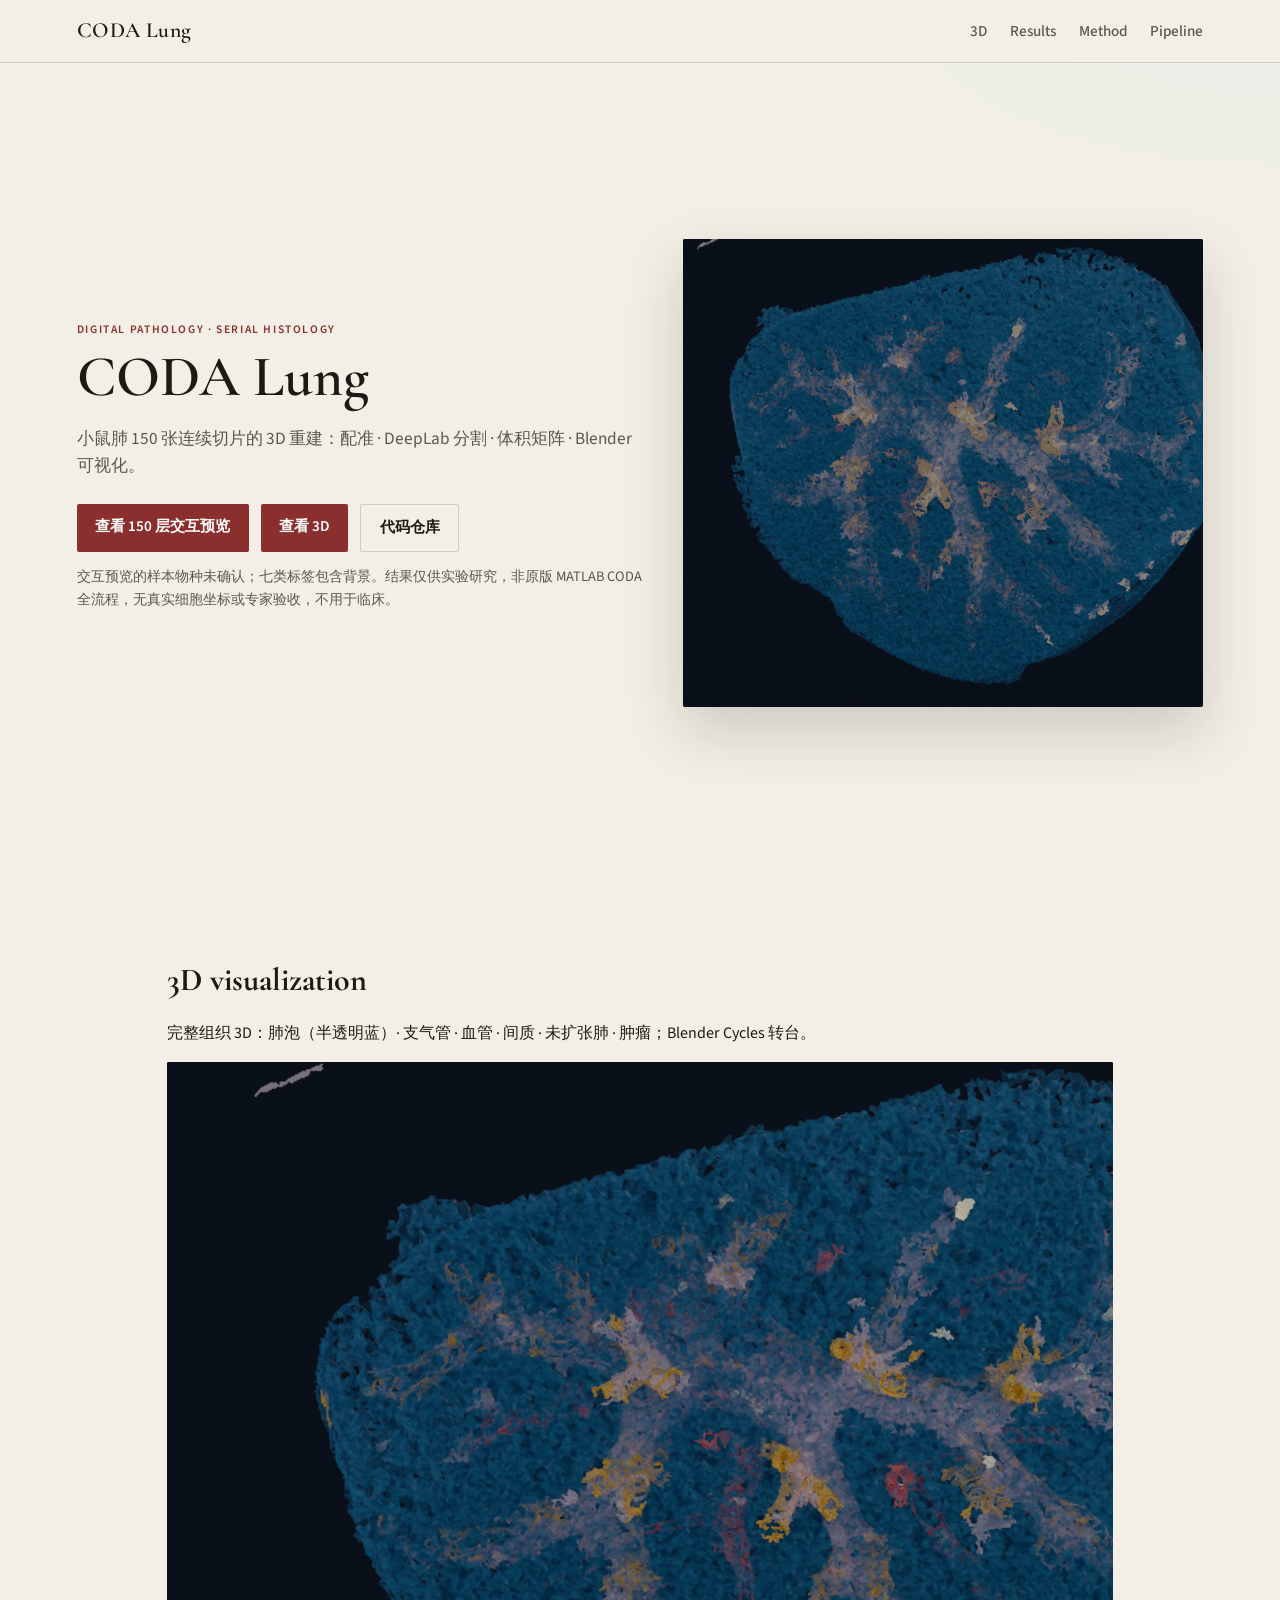
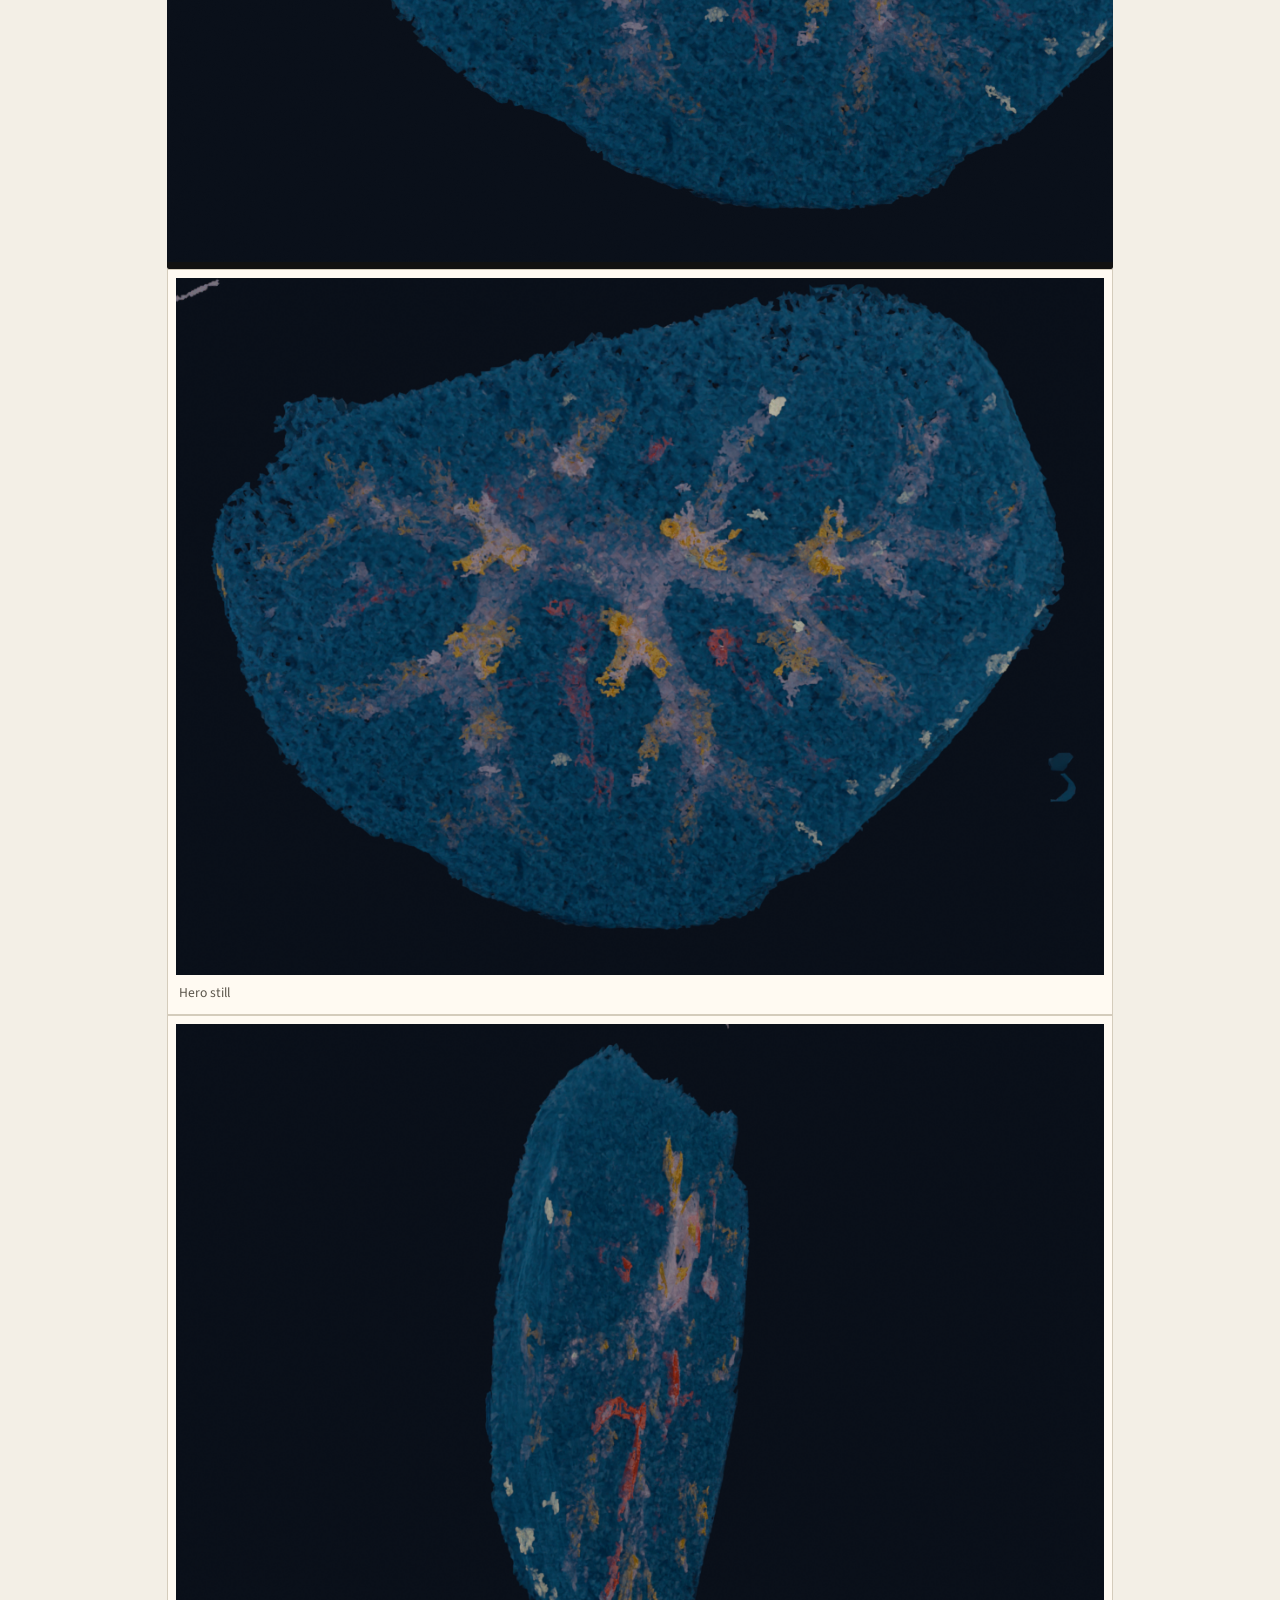
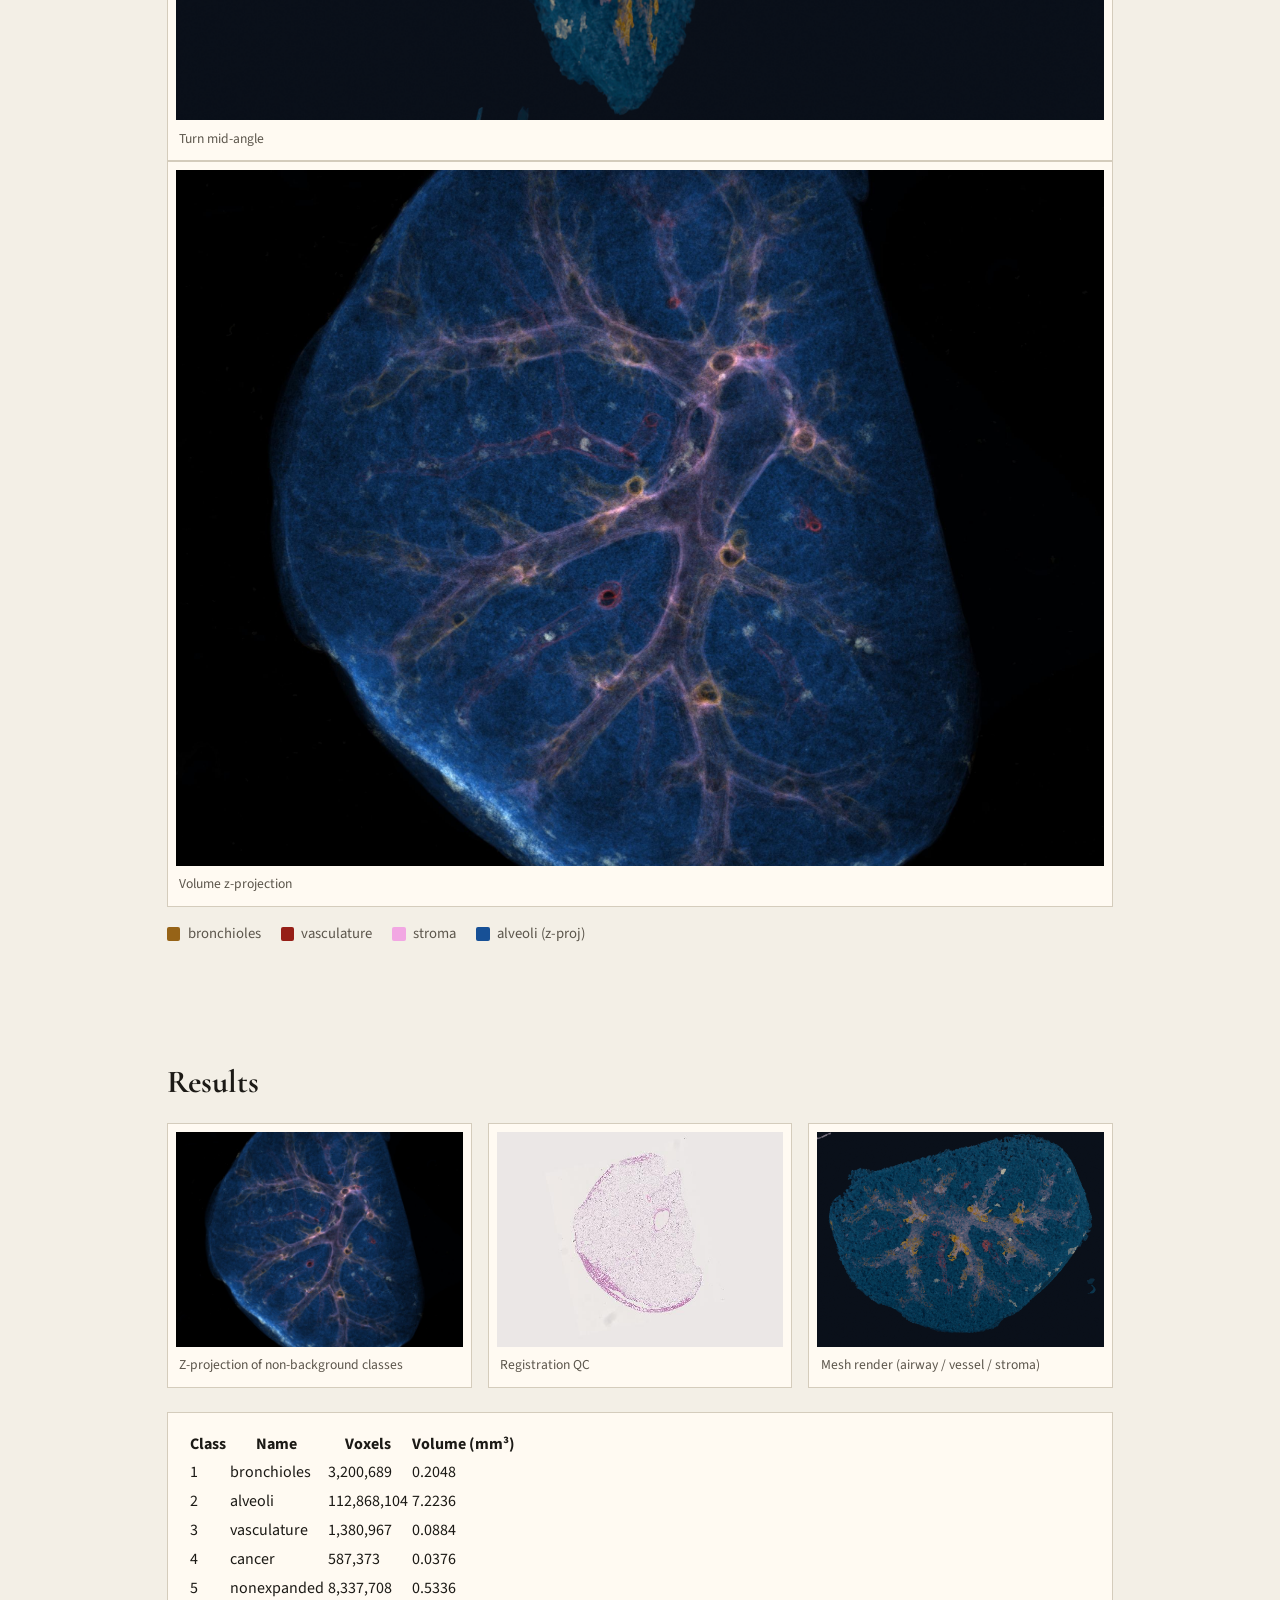
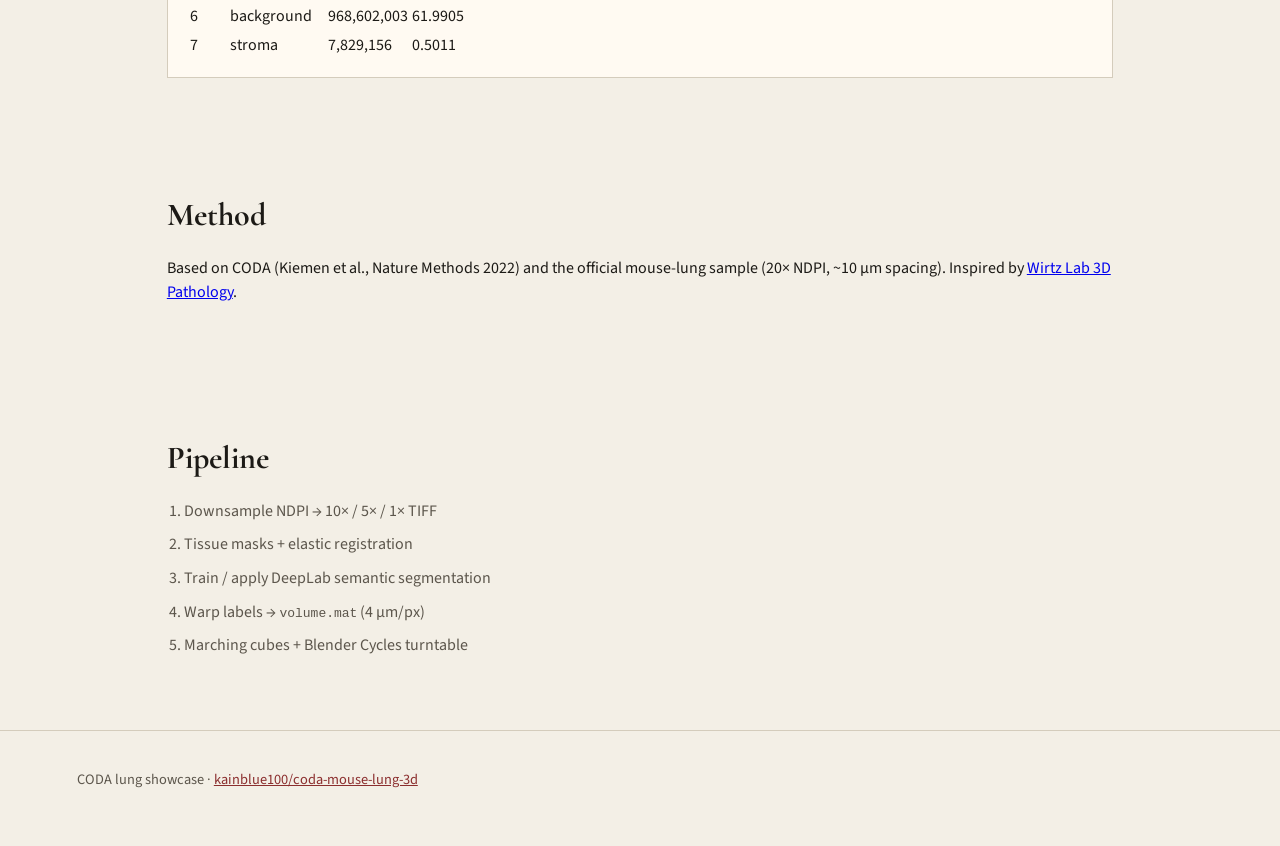
==== commit f25542f1: "Publish interactive lung-slice preview Co-authored-by: Copilot App <223556219+Copilot@users.noreply." ====
--- a/index.html
+++ b/index.html
@@ -29,9 +29,13 @@
           小鼠肺 150 张连续切片的 3D 重建：配准 · DeepLab 分割 · 体积矩阵 · Blender 可视化。
         </p>
         <div class="cta-row">
+          <a class="btn primary" href="lung-slices.html">查看 150 层交互预览</a>
           <a class="btn primary" href="#viewer">查看 3D</a>
           <a class="btn ghost" href="https://github.com/kainblue100/coda-mouse-lung-3d" target="_blank" rel="noopener">代码仓库</a>
         </div>
+        <p class="note">
+          交互预览的样本物种未确认；七类标签包含背景。结果仅供实验研究，非原版 MATLAB CODA 全流程，无真实细胞坐标或专家验收，不用于临床。
+        </p>
       </div>
       <div class="hero-visual">
         <img id="hero-render" src="assets/turntable.gif?v=6" alt="3D lung reconstruction turntable" />
